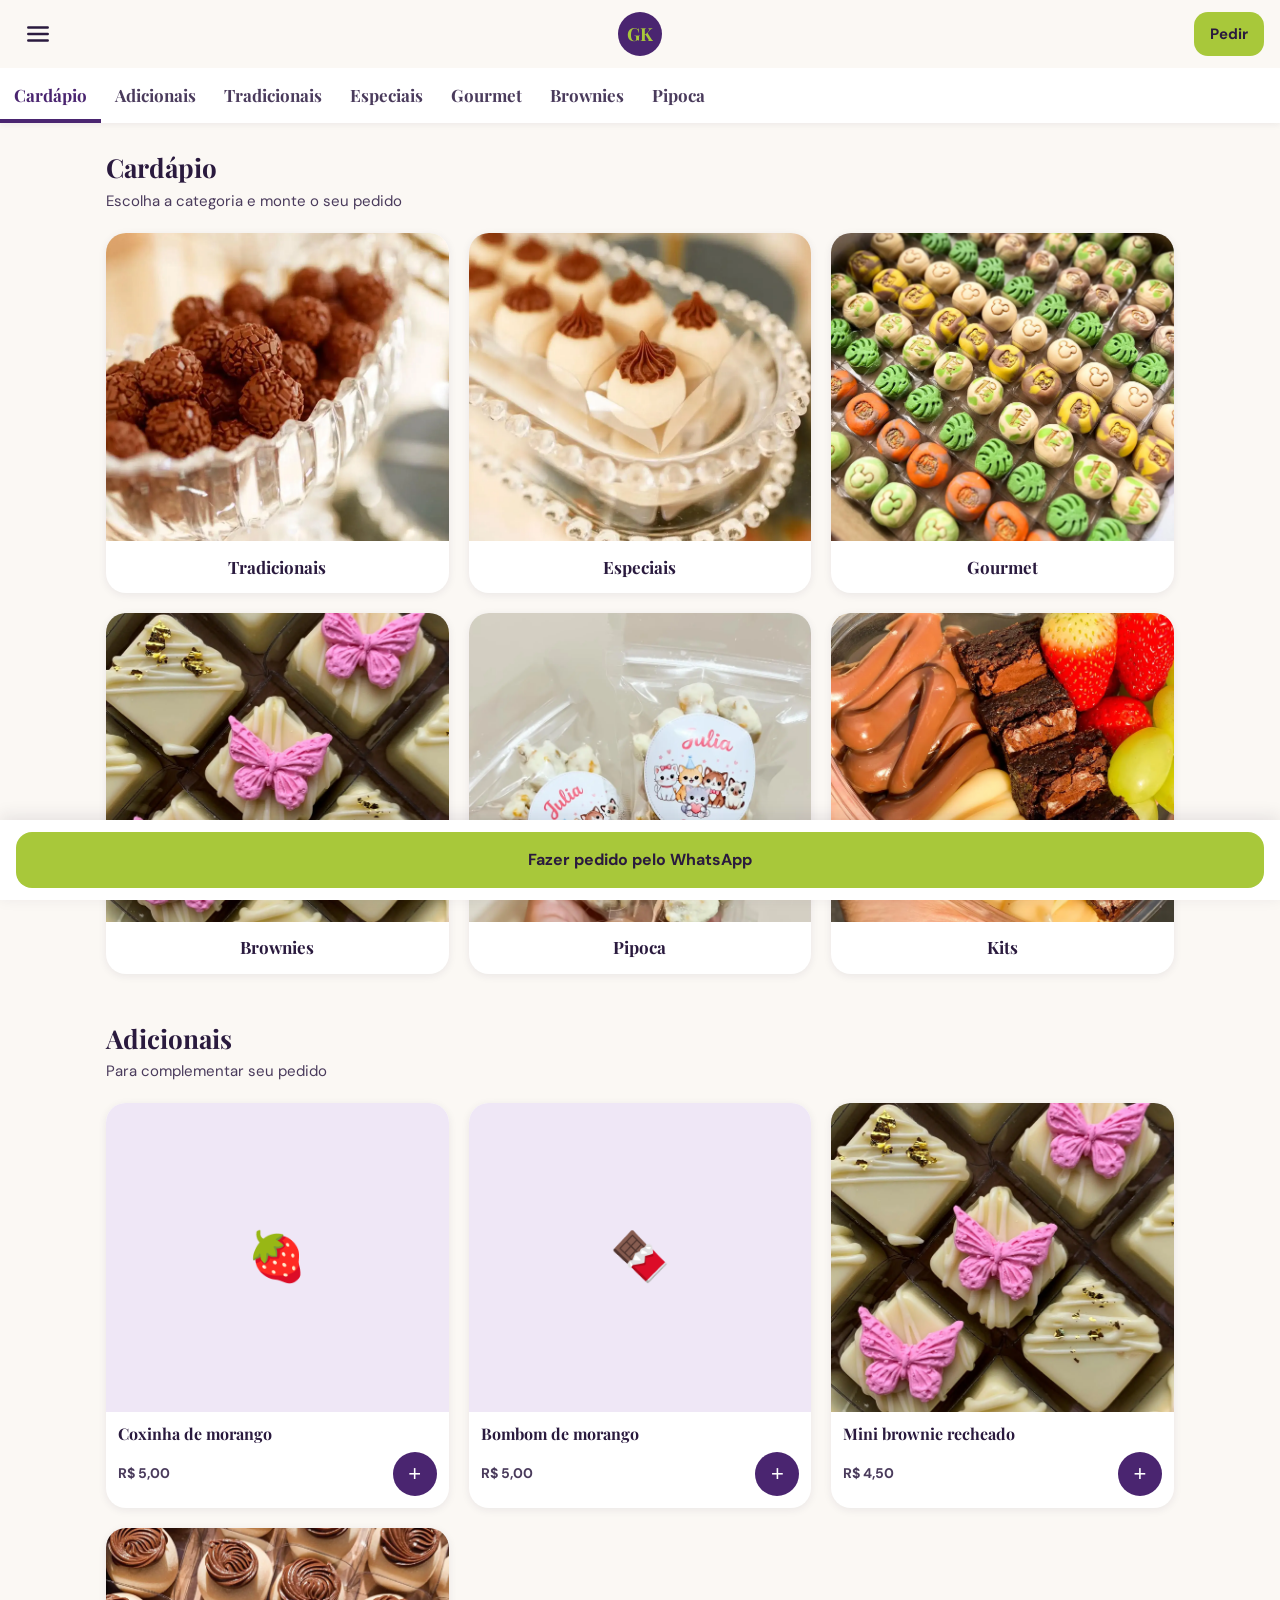
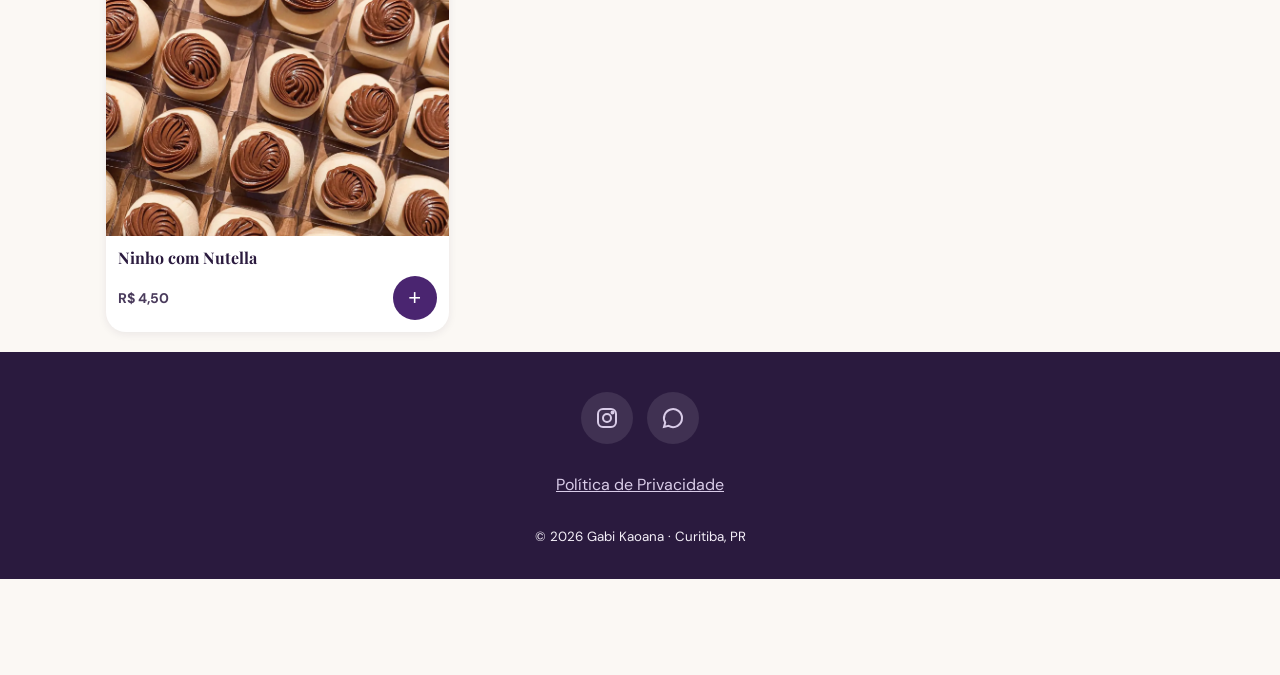
==== clone-bk/mockup.html @ 7aeadf87 "feat: mockup do layout BK em clone-bk/mockup.html Usa as classes .bk- (header, abas, grade, cards de" ====
<!DOCTYPE html>
<html lang="pt-BR">
<head>
  <meta charset="UTF-8">
  <meta name="viewport" content="width=device-width, initial-scale=1.0">
  <title>Gabi Kaoana | Mockup layout BK</title>
  <!-- MOCKUP DE TESTE: não indexar no Google -->
  <meta name="robots" content="noindex, nofollow">
  <link rel="icon" href="../assets/images/favicon.png">
  <link rel="stylesheet" href="../assets/css/style.css">
  <link rel="stylesheet" href="bk.css">
  <style>
    /* Ajustes só do mockup */
    .bk-root { background: var(--bk-bg); padding-bottom: 96px; } /* espaço pra barra fixa do WhatsApp */
    .bk-secao { max-width: 1100px; margin: 24px auto 0; padding: 0 16px; }
    .bk-secao h2 { font-family: var(--bk-titre); font-size: 26px; color: var(--bk-texte); }
    .bk-secao p { color: var(--bk-doux); font-size: 15px; }
    .bk-emoji { display: flex; align-items: center; justify-content: center; height: 100%; font-size: 48px; }
    .bk-drawer-top { display: flex; justify-content: space-between; align-items: center; }
  </style>
</head>
<body class="bk-root">

<!-- HEADER: burger | logo | CTA -->
<header class="bk-header">
  <button class="bk-burger" aria-label="Abrir menu" aria-expanded="false" aria-controls="bk-drawer">
    <svg width="26" height="26" viewBox="0 0 24 24" fill="none" stroke="currentColor" stroke-width="2.2" stroke-linecap="round"><path d="M3 6h18M3 12h18M3 18h18"/></svg>
  </button>
  <a class="bk-logo" href="index.html" aria-label="Gabi Kaoana, início">GK</a>
  <a class="bk-cta" href="https://wa.me/5541997529779?text=Olá Gabi! Vim pelo site 😊" target="_blank" rel="noopener">Pedir</a>
</header>

<!-- ABAS -->
<nav class="bk-tabs" aria-label="Categorias">
  <a class="bk-tab is-active" href="#cardapio">Cardápio</a>
  <a class="bk-tab" href="#adicionais">Adicionais</a>
  <a class="bk-tab" href="#cardapio">Tradicionais</a>
  <a class="bk-tab" href="#cardapio">Especiais</a>
  <a class="bk-tab" href="#cardapio">Gourmet</a>
  <a class="bk-tab" href="#cardapio">Brownies</a>
  <a class="bk-tab" href="#cardapio">Pipoca</a>
</nav>

<main>
  <!-- GRADE DE CATEGORIAS -->
  <div class="bk-secao" id="cardapio">
    <h2>Cardápio</h2>
    <p>Escolha a categoria e monte o seu pedido</p>
  </div>
  <div class="bk-grid">
    <a class="bk-card" href="#">
      <div class="bk-card__media"><img src="../assets/images/brig-tradicional-taca.webp" alt="" width="400" height="360"></div>
      <div class="bk-card__label">Tradicionais</div>
    </a>
    <a class="bk-card" href="#">
      <div class="bk-card__media"><img src="../assets/images/brig-ninho-perolas.webp" alt="" width="400" height="360"></div>
      <div class="bk-card__label">Especiais</div>
    </a>
    <a class="bk-card" href="#">
      <div class="bk-card__media"><img src="../assets/images/brig-tematicos-safari.webp" alt="" width="400" height="360"></div>
      <div class="bk-card__label">Gourmet</div>
    </a>
    <a class="bk-card" href="#">
      <div class="bk-card__media"><img src="../assets/images/brownie-borboleta.webp" alt="" width="400" height="360"></div>
      <div class="bk-card__label">Brownies</div>
    </a>
    <a class="bk-card" href="#">
      <div class="bk-card__media"><img src="../assets/images/pipoca-personalizada-1.webp" alt="" width="400" height="360"></div>
      <div class="bk-card__label">Pipoca</div>
    </a>
    <a class="bk-card" href="#">
      <div class="bk-card__media"><img src="../assets/images/kit-coracao.webp" alt="" width="400" height="360"></div>
      <div class="bk-card__label">Kits</div>
    </a>
  </div>

  <!-- CARDS DE PRODUTO (nome + preço + botão +) -->
  <div class="bk-secao" id="adicionais">
    <h2>Adicionais</h2>
    <p>Para complementar seu pedido</p>
  </div>
  <div class="bk-grid">
    <div class="bk-card">
      <div class="bk-card__media"><span class="bk-emoji" aria-hidden="true">🍓</span></div>
      <div class="bk-card__body">
        <h3 class="bk-card__nom">Coxinha de morango</h3>
        <div class="bk-card__ligne"><span class="bk-prix">R$ 5,00</span><button class="bk-plus" aria-label="Adicionar coxinha de morango">+</button></div>
      </div>
    </div>
    <div class="bk-card">
      <div class="bk-card__media"><span class="bk-emoji" aria-hidden="true">🍫</span></div>
      <div class="bk-card__body">
        <h3 class="bk-card__nom">Bombom de morango</h3>
        <div class="bk-card__ligne"><span class="bk-prix">R$ 5,00</span><button class="bk-plus" aria-label="Adicionar bombom de morango">+</button></div>
      </div>
    </div>
    <div class="bk-card">
      <div class="bk-card__media"><img src="../assets/images/brownie-borboleta.webp" alt="" width="400" height="360"></div>
      <div class="bk-card__body">
        <h3 class="bk-card__nom">Mini brownie recheado</h3>
        <div class="bk-card__ligne"><span class="bk-prix">R$ 4,50</span><button class="bk-plus" aria-label="Adicionar mini brownie">+</button></div>
      </div>
    </div>
    <div class="bk-card">
      <div class="bk-card__media"><img src="../assets/images/brig-ninho-nutella.webp" alt="" width="400" height="360"></div>
      <div class="bk-card__body">
        <h3 class="bk-card__nom">Ninho com Nutella</h3>
        <div class="bk-card__ligne"><span class="bk-prix">R$ 4,50</span><button class="bk-plus" aria-label="Adicionar ninho com nutella">+</button></div>
      </div>
    </div>
  </div>
</main>

<!-- RODAPÉ ESCURO -->
<footer class="bk-footer">
  <div class="bk-social">
    <a href="https://instagram.com/gabikaoana_" target="_blank" rel="noopener" aria-label="Instagram">
      <svg width="24" height="24" viewBox="0 0 24 24" fill="none" stroke="currentColor" stroke-width="2"><rect x="3" y="3" width="18" height="18" rx="5"/><circle cx="12" cy="12" r="4"/><circle cx="17.5" cy="6.5" r="1" fill="currentColor"/></svg>
    </a>
    <a href="https://wa.me/5541997529779" target="_blank" rel="noopener" aria-label="WhatsApp">
      <svg width="24" height="24" viewBox="0 0 24 24" fill="none" stroke="currentColor" stroke-width="2"><path d="M21 12a9 9 0 0 1-13.4 7.9L3 21l1.2-4.4A9 9 0 1 1 21 12z"/></svg>
    </a>
  </div>
  <a href="../politica-privacidade.html">Política de Privacidade</a>
  <small>© 2026 Gabi Kaoana · Curitiba, PR</small>
</footer>

<!-- BARRA FIXA DE PEDIDO -->
<div class="bk-orderbar">
  <a class="bk-cta" href="https://wa.me/5541997529779?text=Olá Gabi! Vim pelo site e quero fazer um pedido 😊" target="_blank" rel="noopener">Fazer pedido pelo WhatsApp</a>
</div>

<!-- MENU LATERAL (DRAWER) -->
<div class="bk-drawer" id="bk-drawer" aria-hidden="true">
  <div class="bk-drawer-top">
    <button class="bk-close" aria-label="Fechar menu">
      <svg width="26" height="26" viewBox="0 0 24 24" fill="none" stroke="currentColor" stroke-width="2.2" stroke-linecap="round"><path d="M6 6l12 12M18 6L6 18"/></svg>
    </button>
    <a class="bk-logo" href="index.html" aria-label="Gabi Kaoana, início">GK</a>
    <span style="width:44px"></span>
  </div>

  <div class="bk-promo">
    <div class="bk-promo__titre">Encomende com 7 dias de antecedência e garanta seu evento 💜</div>
    <a class="bk-cta" href="https://wa.me/5541997529779?text=Olá Gabi! Vim pelo site 😊" target="_blank" rel="noopener">Pedir agora</a>
  </div>

  <a class="bk-item" href="#cardapio">
    <svg width="26" height="26" viewBox="0 0 24 24" fill="none" stroke="currentColor" stroke-width="2"><path d="M4 6h16M4 12h16M4 18h10"/></svg>
    <span>Cardápio</span>›
  </a>
  <div class="bk-sep"></div>
  <a class="bk-item" href="#adicionais">
    <svg width="26" height="26" viewBox="0 0 24 24" fill="none" stroke="currentColor" stroke-width="2"><circle cx="12" cy="12" r="8"/><path d="M12 8v8M8 12h8"/></svg>
    <span>Adicionais</span>›
  </a>
  <div class="bk-sep"></div>
  <a class="bk-item" href="index.html#depoimentos">
    <svg width="26" height="26" viewBox="0 0 24 24" fill="none" stroke="currentColor" stroke-width="2"><path d="M12 3l2.7 5.6 6.1.9-4.4 4.3 1 6.1L12 17l-5.4 2.9 1-6.1L3.2 9.5l6.1-.9z"/></svg>
    <span>Avaliações</span>›
  </a>
  <div class="bk-sep"></div>
  <a class="bk-item" href="../blog/index.html">
    <svg width="26" height="26" viewBox="0 0 24 24" fill="none" stroke="currentColor" stroke-width="2"><path d="M5 4h14v16H5zM8 8h8M8 12h8M8 16h5"/></svg>
    <span>Blog</span>›
  </a>
</div>

<script>
  // Abre/fecha o drawer
  const drawer = document.getElementById('bk-drawer');
  const burger = document.querySelector('.bk-burger');
  function setDrawer(aberto) {
    drawer.classList.toggle('is-open', aberto);
    document.body.classList.toggle('bk-lock', aberto);
    drawer.setAttribute('aria-hidden', String(!aberto));
    burger.setAttribute('aria-expanded', String(aberto));
  }
  burger.addEventListener('click', () => setDrawer(true));
  document.querySelector('.bk-close').addEventListener('click', () => setDrawer(false));
  drawer.querySelectorAll('.bk-item').forEach(a => a.addEventListener('click', () => setDrawer(false)));
  document.addEventListener('keydown', e => { if (e.key === 'Escape') setDrawer(false); });
</script>
</body>
</html>
---- assets/css/style.css ----
/* ══════════════════════════════════
   GABI KAOANA — Global Styles
   ══════════════════════════════════ */

@import url("https://fonts.googleapis.com/css2?family=Playfair+Display:ital,wght@0,700;0,900;1,400;1,700&family=DM+Sans:wght@300;400;500;600&display=swap");

*,
*::before,
*::after {
  box-sizing: border-box;
  margin: 0;
  padding: 0;
}

:root {
  --roxo: #7b4fa6;
  --roxo-esc: #4a2570;
  --roxo-claro: #9b6fc4;
  --verde: #a8c83a;
  --verde-esc: #7a9420;
  --marrom: #5c3317;
  --creme: #fbf8f4;
  --creme2: #f3ede5;
  --texto: #2a1a3e;
  --soft: #4a3b5c;
  --branco: #ffffff;
}

html {
  scroll-behavior: smooth;
}
body {
  font-family: "DM Sans", sans-serif;
  background: var(--creme);
  color: var(--texto);
  overflow-x: hidden;
  line-height: 1.6;
}
img {
  max-width: 100%;
  display: block;
}
a {
  color: inherit;
}

/* ── SCROLL ANIMATIONS ── */
@keyframes fadeUp {
  from {
    opacity: 0;
    transform: translateY(32px);
  }
  to {
    opacity: 1;
    transform: translateY(0);
  }
}

.anim-scroll {
  animation: fadeUp linear both;
  animation-timeline: view();
  animation-range: entry 0% entry 65%;
}

.anim-stagger > * {
  animation: fadeUp linear both;
  animation-timeline: view();
  animation-range: entry 0% entry 65%;
  animation-delay: calc(sibling-index() * 100ms);
}

@supports not (animation-timeline: view()) {
  .anim-scroll,
  .anim-stagger > * {
    opacity: 0;
    transform: translateY(24px);
    transition:
      opacity 0.65s ease,
      transform 0.65s ease;
  }
  .anim-scroll.on,
  .anim-stagger > .on {
    opacity: 1;
    transform: translateY(0);
  }
}

/* ── NAV ── */
.nav {
  position: fixed;
  top: 0;
  left: 0;
  right: 0;
  z-index: 100;
  background: rgba(74, 37, 112, 0.92);
  backdrop-filter: blur(12px);
  padding: 0.9rem 1.5rem;
  display: flex;
  align-items: center;
  justify-content: space-between;
}
.nav-logo {
  font-family: "Playfair Display", serif;
  font-size: 1.15rem;
  font-weight: 700;
  color: var(--branco);
  text-decoration: none;
}
.nav-logo span {
  color: var(--verde);
}
.nav-links {
  display: flex;
  align-items: center;
  gap: 1.8rem;
}
.nav-links a {
  color: rgba(255, 255, 255, 0.75);
  font-size: 0.97rem;
  font-weight: 500;
  text-decoration: none;
  transition: color 0.2s;
}
.nav-links a:hover,
.nav-links a.active {
  color: var(--verde);
}
.nav-cta {
  background: var(--verde);
  color: var(--texto) !important;
  font-weight: 700 !important;
  padding: 0.4rem 1.1rem;
  border-radius: 100px;
}
.nav-burger {
  display: none;
  flex-direction: column;
  gap: 5px;
  cursor: pointer;
  background: none;
  border: none;
  padding: 4px;
}
.nav-burger span {
  width: 22px;
  height: 2px;
  background: var(--branco);
  border-radius: 2px;
  transition: 0.3s;
}
.nav-burger.open span:nth-child(1) {
  transform: rotate(45deg) translate(5px, 5px);
}
.nav-burger.open span:nth-child(2) {
  opacity: 0;
}
.nav-burger.open span:nth-child(3) {
  transform: rotate(-45deg) translate(5px, -5px);
}

@media (max-width: 640px) {
  .nav-links {
    display: none;
    position: absolute;
    top: 100%;
    left: 0;
    right: 0;
    background: var(--roxo-esc);
    flex-direction: column;
    padding: 1.5rem;
    gap: 1.2rem;
    align-items: flex-start;
  }
  .nav-links.open {
    display: flex;
  }
  .nav-burger {
    display: flex;
  }
}

/* ── SCROLL MARGIN ── */
#cardapio,
#depoimentos,
#galeria {
  scroll-margin-top: 70px;
}

/* ── UTILITÁRIOS ── */
.sec-tag {
  display: inline-block;
  color: var(--roxo);
  font-size: 0.78rem;
  font-weight: 700;
  letter-spacing: 0.12em;
  text-transform: uppercase;
  margin-bottom: 0.5rem;
}
.sec-header {
  text-align: center;
  margin-bottom: 2.8rem;
}
.sec-header h2 {
  font-family: "Playfair Display", serif;
  font-size: clamp(1.9rem, 4vw, 2.7rem);
}
.sec-header p {
  color: var(--soft);
  margin-top: 0.5rem;
  font-size: 1.05rem;
}

.btn-primary {
  display: inline-flex;
  align-items: center;
  gap: 0.55rem;
  background: var(--verde);
  color: var(--texto);
  font-weight: 700;
  font-size: 0.95rem;
  padding: 0.85rem 1.8rem;
  border-radius: 100px;
  text-decoration: none;
  min-height: 48px;
  border: none;
  cursor: pointer;
  transition:
    transform 0.2s,
    box-shadow 0.2s;
  box-shadow: 0 6px 24px rgba(168, 200, 58, 0.35);
}
.btn-primary:hover {
  transform: translateY(-3px);
  box-shadow: 0 10px 32px rgba(168, 200, 58, 0.5);
}

.btn-outline {
  display: inline-flex;
  align-items: center;
  gap: 0.5rem;
  background: transparent;
  color: var(--roxo);
  font-weight: 600;
  font-size: 0.9rem;
  padding: 0.8rem 1.6rem;
  border-radius: 100px;
  text-decoration: none;
  min-height: 48px;
  border: 2px solid var(--roxo);
  cursor: pointer;
  transition:
    background 0.2s,
    color 0.2s;
}
.btn-outline:hover {
  background: var(--roxo);
  color: var(--branco);
}

/* ── FOOTER ── */
.footer {
  background: var(--roxo-esc);
  padding: 3rem 1.5rem 1.5rem;
}
.footer-grid {
  max-width: 900px;
  margin: 0 auto;
  display: grid;
  grid-template-columns: repeat(auto-fit, minmax(180px, 1fr));
  gap: 2rem;
  margin-bottom: 2rem;
}
.footer-col h4 {
  font-family: "Playfair Display", serif;
  color: var(--branco);
  font-size: 1.1rem;
  margin-bottom: 0.8rem;
}
.footer-col p,
.footer-col a {
  font-size: 0.93rem;
  color: rgba(255, 255, 255, 0.5);
  text-decoration: none;
  display: block;
  margin-bottom: 0.35rem;
  transition: color 0.2s;
}
.footer-col a:hover {
  color: var(--verde);
}
.footer-logo {
  font-family: "Playfair Display", serif;
  font-size: 1.4rem;
  font-weight: 700;
  color: var(--branco);
  margin-bottom: 0.5rem;
}
.footer-logo span {
  color: var(--verde);
}
.footer-bottom {
  border-top: 1px solid rgba(255, 255, 255, 0.1);
  padding-top: 1.2rem;
  text-align: center;
  font-size: 0.83rem;
  color: rgba(255, 255, 255, 0.3);
  max-width: 900px;
  margin: 0 auto;
  display: flex;
  flex-wrap: wrap;
  justify-content: center;
  gap: 0.5rem;
}
.footer-bottom a {
  color: rgba(255, 255, 255, 0.35);
  text-decoration: none;
}
.footer-bottom a:hover {
  color: var(--verde);
}

/* ── COOKIE BANNER ── */
#cookie-banner {
  position: fixed;
  bottom: 0;
  left: 0;
  right: 0;
  z-index: 999;
  background: var(--roxo-esc);
  border-top: 2px solid rgba(168, 200, 58, 0.3);
  padding: 1rem 1.5rem;
  display: flex;
  align-items: center;
  flex-wrap: wrap;
  gap: 1rem;
  justify-content: space-between;
  transform: translateY(100%);
  transition: transform 0.4s 0.5s;
}
#cookie-banner.show {
  transform: translateY(0);
}
#cookie-banner p {
  font-size: 0.82rem;
  color: rgba(255, 255, 255, 0.75);
  flex: 1;
  min-width: 200px;
}
#cookie-banner p a {
  color: var(--verde);
}
.cookie-btns {
  display: flex;
  gap: 0.6rem;
}
.btn-cookie-ok {
  background: var(--verde);
  color: var(--texto);
  font-size: 0.82rem;
  font-weight: 700;
  padding: 0.45rem 1.1rem;
  border-radius: 100px;
  border: none;
  cursor: pointer;
}
.btn-cookie-no {
  background: transparent;
  color: rgba(255, 255, 255, 0.5);
  font-size: 0.82rem;
  padding: 0.45rem 0.8rem;
  border-radius: 100px;
  border: 1px solid rgba(255, 255, 255, 0.2);
  cursor: pointer;
}

/* ── WHATSAPP FLOAT ── */
.whats-float {
  position: fixed;
  bottom: 1.5rem;
  right: 1.5rem;
  z-index: 90;
  width: 52px;
  height: 52px;
  border-radius: 50%;
  background: #25d366;
  display: grid;
  place-items: center;
  box-shadow: 0 4px 20px rgba(37, 211, 102, 0.45);
  transition: transform 0.2s;
  text-decoration: none;
}
.whats-float:hover {
  transform: translateY(-3px) scale(1.05);
}
.whats-float svg {
  width: 28px;
  height: 28px;
  fill: white;
}

/* ══════════════════════════════════
   INDEX.HTML — Estilos das seções
   ══════════════════════════════════ */

/* ── HERO ── */
.hero {
  min-height: 100svh;
  background:
    linear-gradient(
      155deg,
      rgba(74, 37, 112, 0.95) 0%,
      rgba(123, 79, 166, 0.9) 60%,
      rgba(139, 90, 182, 0.88) 100%
    ),
    url("assets/images/brig-churros-bandeja.webp") center/cover no-repeat;
  display: grid;
  place-items: center;
  text-align: center;
  padding: 6rem 1.5rem 3rem;
  position: relative;
  overflow: hidden;
}
.bubble {
  position: absolute;
  border-radius: 50%;
  background: rgba(168, 200, 58, 0.08);
  animation: float var(--d, 7s) ease-in-out infinite;
  animation-delay: var(--dl, 0s);
}
@keyframes float {
  0%,
  100% {
    transform: translateY(0);
  }
  50% {
    transform: translateY(-18px);
  }
}
@keyframes fadeUp {
  from {
    opacity: 0;
    transform: translateY(18px);
  }
  to {
    opacity: 1;
    transform: translateY(0);
  }
}
@keyframes pulse {
  0%,
  100% {
    opacity: 0.4;
  }
  50% {
    opacity: 0.1;
  }
}

.hero-content {
  position: relative;
  z-index: 1;
  max-width: 580px;
}
.gk-logo {
  font-family: "Playfair Display", serif;
  font-size: 3rem;
  font-weight: 900;
  color: var(--branco);
  line-height: 1;
}
.gk-logo .g {
  color: var(--roxo-claro);
}
.gk-logo .k {
  color: var(--verde);
}
.gk-sub {
  font-size: 0.78rem;
  letter-spacing: 0.18em;
  text-transform: uppercase;
  color: rgba(255, 255, 255, 0.5);
  margin-top: 0.2rem;
  margin-bottom: 1.4rem;
}

.hero-badge {
  display: inline-block;
  background: rgba(168, 200, 58, 0.18);
  border: 1px solid rgba(168, 200, 58, 0.4);
  color: var(--verde);
  font-size: 0.78rem;
  font-weight: 600;
  letter-spacing: 0.1em;
  text-transform: uppercase;
  padding: 0.32rem 0.9rem;
  border-radius: 100px;
  margin-bottom: 1.1rem;
  animation: fadeUp 0.6s 0.1s ease both;
}
.hero h1 {
  font-family: "Playfair Display", serif;
  font-size: clamp(2.4rem, 7vw, 4rem);
  color: var(--branco);
  line-height: 1.12;
  margin-bottom: 0.8rem;
  animation: fadeUp 0.6s 0.2s ease both;
}
.hero h1 em {
  font-style: italic;
  color: var(--verde);
}
.hero p {
  font-size: clamp(0.9rem, 2.5vw, 1.05rem);
  color: rgba(255, 255, 255, 0.8);
  line-height: 1.8;
  margin-bottom: 1.8rem;
  animation: fadeUp 0.6s 0.3s ease both;
}
.hero-btns {
  display: flex;
  flex-wrap: wrap;
  gap: 0.7rem;
  justify-content: center;
  animation: fadeUp 0.6s 0.4s ease both;
}
.btn-ghost {
  display: inline-flex;
  align-items: center;
  gap: 0.5rem;
  background: rgba(255, 255, 255, 0.12);
  border: 1.5px solid rgba(255, 255, 255, 0.3);
  color: var(--branco);
  font-weight: 500;
  font-size: 0.97rem;
  padding: 0.8rem 1.5rem;
  border-radius: 100px;
  text-decoration: none;
  min-height: 48px;
  transition: background 0.2s;
}
.btn-ghost:hover {
  background: rgba(255, 255, 255, 0.2);
}
.hero-scroll {
  position: absolute;
  bottom: 1.8rem;
  left: 50%;
  transform: translateX(-50%);
  color: rgba(255, 255, 255, 0.35);
  font-size: 0.62rem;
  letter-spacing: 0.12em;
  text-transform: uppercase;
  display: flex;
  flex-direction: column;
  align-items: center;
  gap: 0.3rem;
}
.hero-scroll::after {
  content: "";
  width: 1px;
  height: 28px;
  background: rgba(255, 255, 255, 0.2);
  animation: pulse 2s ease-in-out infinite;
}

/* ── SOBRE ── */
.sobre {
  background: var(--branco);
  padding: 5rem 1.5rem;
}
.sobre-inner {
  max-width: 860px;
  margin: 0 auto;
  display: grid;
  grid-template-columns: 1fr;
  gap: 3rem;
  align-items: center;
}
@media (min-width: 680px) {
  .sobre-inner {
    grid-template-columns: auto 1fr;
  }
}
.sobre-foto-wrap {
  position: relative;
  width: 200px;
  margin: 0 auto;
}
.sobre-foto {
  width: 200px;
  height: 240px;
  border-radius: 24px 24px 60px 24px;
  object-fit: cover;
  border: 4px solid var(--creme2);
  box-shadow: 0 12px 40px rgba(123, 79, 166, 0.18);
}
.sobre-badge {
  position: absolute;
  bottom: -12px;
  right: -12px;
  background: var(--verde);
  color: var(--texto);
  font-size: 0.7rem;
  font-weight: 700;
  padding: 0.38rem 0.8rem;
  border-radius: 100px;
  white-space: nowrap;
}
.sobre h2 {
  font-family: "Playfair Display", serif;
  font-size: clamp(1.8rem, 4vw, 2.4rem);
  line-height: 1.2;
  margin-bottom: 0.9rem;
}
.sobre h2 em {
  font-style: italic;
  color: var(--roxo);
}
.sobre p {
  color: var(--soft);
  line-height: 1.8;
  font-size: 0.92rem;
  margin-bottom: 0.7rem;
}
.pills {
  display: flex;
  flex-wrap: wrap;
  gap: 0.4rem;
  margin-top: 1.1rem;
}
.pill {
  background: var(--creme2);
  border: 1px solid rgba(123, 79, 166, 0.14);
  color: var(--roxo);
  font-size: 0.77rem;
  font-weight: 500;
  padding: 0.28rem 0.82rem;
  border-radius: 100px;
}

/* ── CARDÁPIO ── */
.cardapio {
  padding: 5rem 1.5rem;
  background: var(--creme);
}
.cat-grid {
  display: grid;
  grid-template-columns: repeat(auto-fit, minmax(260px, 1fr));
  gap: 1.3rem;
  max-width: 960px;
  margin: 0 auto;
}
.cat-card {
  background: var(--branco);
  border-radius: 20px;
  overflow: hidden;
  box-shadow: 0 2px 18px rgba(123, 79, 166, 0.08);
  transition:
    transform 0.25s,
    box-shadow 0.25s;
}
.cat-card:hover {
  transform: translateY(-6px);
  box-shadow: 0 14px 40px rgba(123, 79, 166, 0.16);
}
.cat-top {
  padding: 1.2rem 1.2rem 0.6rem;
  display: flex;
  align-items: flex-start;
  justify-content: space-between;
  gap: 0.4rem;
}
.cat-name {
  font-family: "Playfair Display", serif;
  font-size: 1.3rem;
  color: var(--roxo);
}
.cat-badge {
  background: var(--verde);
  color: var(--texto);
  font-size: 0.82rem;
  font-weight: 700;
  padding: 0.26rem 0.65rem;
  border-radius: 100px;
  white-space: nowrap;
  flex-shrink: 0;
}
.cat-line {
  height: 2px;
  margin: 0 1.2rem;
  background: linear-gradient(to right, var(--roxo), var(--verde));
  border-radius: 2px;
}
.cat-list {
  padding: 0.8rem 1.2rem 1.2rem;
  list-style: none;
  display: flex;
  flex-direction: column;
  gap: 0.34rem;
}
.cat-list li {
  font-size: 0.95rem;
  color: var(--soft);
  padding-left: 1rem;
  position: relative;
}
.cat-list li::before {
  content: "✦";
  position: absolute;
  left: 0;
  color: var(--verde-esc);
  font-size: 0.52rem;
  top: 0.22rem;
}

/* ── ADICIONAIS ── */
.adicionais {
  padding: 5rem 1.5rem;
  background: var(--branco);
}
.adic-grid {
  display: grid;
  grid-template-columns: repeat(auto-fit, minmax(200px, 1fr));
  gap: 1rem;
  max-width: 860px;
  margin: 0 auto;
}
.adic-item {
  background: var(--creme2);
  border-radius: 14px;
  padding: 1rem 1.1rem;
  display: flex;
  justify-content: space-between;
  align-items: center;
  border-left: 3px solid var(--roxo);
}
.adic-nome {
  font-size: 0.88rem;
  font-weight: 500;
}
.adic-preco {
  font-size: 0.88rem;
  font-weight: 700;
  color: var(--roxo);
}

/* ── BROWNIES ── */
.brownies {
  padding: 5rem 1.5rem;
  background: var(--creme2);
}
.brow-grid {
  display: grid;
  grid-template-columns: repeat(auto-fit, minmax(240px, 1fr));
  gap: 1.2rem;
  max-width: 820px;
  margin: 0 auto;
}
.brow-card {
  background: var(--branco);
  border-radius: 18px;
  overflow: hidden;
  transition: transform 0.25s;
  box-shadow: 0 2px 16px rgba(92, 51, 23, 0.07);
}
.brow-card:hover {
  transform: translateY(-5px);
}
.brow-thumb {
  aspect-ratio: 4/3;
  overflow: hidden;
}
.brow-thumb img {
  width: 100%;
  height: 100%;
  object-fit: cover;
  transition: transform 0.4s;
}
.brow-card:hover .brow-thumb img {
  transform: scale(1.05);
}
.brow-body {
  padding: 1rem 1.1rem 1.2rem;
  position: relative;
}
.brow-body::before {
  content: "";
  position: absolute;
  top: 0;
  left: 0;
  right: 0;
  height: 3px;
  background: linear-gradient(to right, var(--marrom), var(--roxo));
}
.brow-name {
  font-family: "Playfair Display", serif;
  font-size: 1.05rem;
  color: var(--marrom);
  margin-bottom: 0.5rem;
}
.brow-precos {
  display: flex;
  flex-wrap: wrap;
  gap: 0.35rem;
  margin-bottom: 0.5rem;
}
.brow-preco {
  background: #f5ede3;
  color: var(--marrom);
  font-size: 0.76rem;
  font-weight: 600;
  padding: 0.24rem 0.65rem;
  border-radius: 100px;
}
.brow-obs {
  font-size: 0.78rem;
  color: var(--soft);
}

/* ── PIPOCA ── */
.pipoca {
  padding: 5rem 1.5rem;
  background: var(--creme);
}
.pip-inner {
  max-width: 860px;
  margin: 0 auto;
  display: grid;
  grid-template-columns: 1fr;
  gap: 2.5rem;
}
@media (min-width: 620px) {
  .pip-inner {
    grid-template-columns: 1fr 1fr;
    align-items: start;
  }
}
.pip-foto {
  border-radius: 16px;
  overflow: hidden;
}
.pip-foto img {
  width: 100%;
  height: 220px;
  object-fit: cover;
}
.pip-sabores {
  display: flex;
  flex-wrap: wrap;
  gap: 0.45rem;
  margin-top: 0.6rem;
}
.sabor {
  background: var(--creme2);
  border: 1px solid rgba(123, 79, 166, 0.12);
  color: var(--soft);
  font-size: 0.8rem;
  font-weight: 500;
  padding: 0.3rem 0.8rem;
  border-radius: 100px;
  cursor: default;
  transition:
    background 0.2s,
    color 0.2s;
}
.sabor:hover {
  background: var(--roxo);
  color: var(--branco);
}
.pip-precos {
  display: grid;
  grid-template-columns: 1fr 1fr;
  gap: 0.65rem;
}
.pip-card {
  background: linear-gradient(135deg, var(--roxo-esc), var(--roxo));
  border-radius: 14px;
  padding: 1.1rem 1rem;
  text-align: center;
  color: var(--branco);
  transition: transform 0.2s;
}
.pip-card:hover {
  transform: translateY(-3px);
}
.pip-peso {
  font-family: "Playfair Display", serif;
  font-size: 1.45rem;
  color: var(--verde);
}
.pip-val {
  font-size: 0.95rem;
  font-weight: 600;
  margin-top: 0.18rem;
}

/* ── GALERIA ── */
.galeria {
  padding: 5rem 1.5rem;
  background: var(--roxo-esc);
}
.galeria .sec-header h2 {
  color: var(--branco);
}
.galeria .sec-tag {
  color: var(--verde);
}
.galeria-grid {
  display: grid;
  grid-template-columns: repeat(auto-fill, minmax(160px, 1fr));
  gap: 0.8rem;
  max-width: 960px;
  margin: 0 auto;
}
.galeria-item {
  border-radius: 14px;
  overflow: hidden;
  aspect-ratio: 1;
  cursor: pointer;
}
.galeria-item img {
  width: 100%;
  height: 100%;
  object-fit: cover;
  transition: transform 0.4s;
  display: block;
}
.galeria-item:hover img {
  transform: scale(1.08);
}

/* ── DEPOIMENTOS ── */
.depoimentos {
  padding: 5rem 1.5rem;
  background: var(--branco);
}
.dep-grid {
  display: grid;
  grid-template-columns: repeat(auto-fit, minmax(270px, 1fr));
  gap: 1.3rem;
  max-width: 860px;
  margin: 0 auto;
}
.dep-card {
  background: var(--creme);
  border-radius: 20px;
  padding: 1.5rem;
  position: relative;
}
.dep-stars {
  color: var(--verde);
  font-size: 0.95rem;
  margin-bottom: 0.7rem;
}
.dep-text {
  font-family: "Playfair Display", serif;
  font-style: italic;
  font-size: 0.98rem;
  color: var(--texto);
  line-height: 1.7;
  margin-bottom: 1rem;
}
.dep-autor {
  display: flex;
  align-items: center;
  gap: 0.55rem;
}
.dep-avatar {
  width: 34px;
  height: 34px;
  border-radius: 50%;
  background: var(--roxo);
  color: var(--branco);
  display: grid;
  place-items: center;
  font-size: 0.72rem;
  font-weight: 700;
  flex-shrink: 0;
}
.dep-nome {
  font-size: 0.83rem;
  font-weight: 600;
}
.dep-via {
  font-size: 0.73rem;
  color: var(--soft);
}
.dep-quote {
  position: absolute;
  top: 0.8rem;
  right: 1.1rem;
  font-family: "Playfair Display", serif;
  font-size: 3.2rem;
  color: rgba(123, 79, 166, 0.1);
  line-height: 1;
  pointer-events: none;
}

/* ── BLOG PREVIEW ── */
.blog-prev {
  padding: 5rem 1.5rem;
  background: var(--creme2);
}
.posts-grid {
  display: grid;
  grid-template-columns: repeat(auto-fit, minmax(270px, 1fr));
  gap: 1.3rem;
  max-width: 960px;
  margin: 0 auto 2rem;
}
.post-card {
  background: var(--branco);
  border-radius: 20px;
  overflow: hidden;
  box-shadow: 0 2px 18px rgba(123, 79, 166, 0.08);
  transition: transform 0.25s;
  text-decoration: none;
  color: inherit;
  display: block;
}
.post-card:hover {
  transform: translateY(-5px);
}
.post-thumb {
  aspect-ratio: 16/9;
  overflow: hidden;
  background: linear-gradient(135deg, var(--roxo-esc), var(--roxo));
  display: grid;
  place-items: center;
  font-size: 2.5rem;
}
.post-thumb img {
  width: 100%;
  height: 100%;
  object-fit: cover;
  transition: transform 0.4s;
}
.post-card:hover .post-thumb img {
  transform: scale(1.05);
}
.post-body {
  padding: 1.1rem 1.2rem 1.3rem;
}
.post-cat {
  font-size: 0.68rem;
  font-weight: 700;
  letter-spacing: 0.1em;
  text-transform: uppercase;
  color: var(--roxo);
  margin-bottom: 0.4rem;
}
.post-title {
  font-family: "Playfair Display", serif;
  font-size: 1.05rem;
  line-height: 1.35;
  margin-bottom: 0.5rem;
}
.post-excerpt {
  font-size: 0.82rem;
  color: var(--soft);
  line-height: 1.6;
}

/* ── INFOS ── */
.infos {
  padding: 3.5rem 1.5rem;
  background: var(--creme);
}
.info-grid {
  display: grid;
  grid-template-columns: repeat(auto-fit, minmax(200px, 1fr));
  gap: 0.9rem;
  max-width: 900px;
  margin: 0 auto;
}
.info-item {
  background: var(--branco);
  border-radius: 13px;
  padding: 1rem 1.2rem;
  display: flex;
  align-items: flex-start;
  gap: 0.65rem;
  font-size: 0.85rem;
  color: var(--soft);
  border-left: 3px solid var(--verde);
}
.info-icon {
  font-size: 1.1rem;
  flex-shrink: 0;
}

/* ── CTA FINAL ── */
.cta-final {
  padding: 5.5rem 1.5rem;
  background: linear-gradient(
    150deg,
    var(--roxo-esc) 0%,
    var(--roxo) 60%,
    #8b5ab6 100%
  );
  text-align: center;
  position: relative;
  overflow: hidden;
}
.cta-final::before {
  content: "";
  position: absolute;
  inset: 0;
  background: radial-gradient(
    ellipse at 70% 30%,
    rgba(168, 200, 58, 0.14),
    transparent 60%
  );
}
.cta-inner {
  position: relative;
  z-index: 1;
  max-width: 530px;
  margin: 0 auto;
}
.cta-final h2 {
  font-family: "Playfair Display", serif;
  font-size: clamp(2rem, 5vw, 3rem);
  color: var(--branco);
  line-height: 1.2;
  margin-bottom: 0.7rem;
}
.cta-final h2 em {
  font-style: italic;
  color: var(--verde);
}
.cta-final p {
  color: rgba(255, 255, 255, 0.7);
  margin-bottom: 1.8rem;
  font-size: 0.93rem;
  line-height: 1.7;
}
.cta-insta {
  display: inline-flex;
  align-items: center;
  gap: 0.35rem;
  color: rgba(255, 255, 255, 0.45);
  font-size: 0.82rem;
  text-decoration: none;
  margin-top: 1rem;
  transition: color 0.2s;
}
.cta-insta:hover {
  color: var(--verde);
}

/* ══════════════════════════════════
   LEGAL — politica-privacidade.html
   ══════════════════════════════════ */
.legal-hero {
  padding: 8rem 1.5rem 3rem;
  background: linear-gradient(155deg, var(--roxo-esc), var(--roxo));
  text-align: center;
}
.legal-hero h1 {
  font-family: "Playfair Display", serif;
  font-size: clamp(1.8rem, 4vw, 2.5rem);
  color: var(--branco);
  margin-bottom: 0.5rem;
}
.legal-hero p {
  color: rgba(255, 255, 255, 0.55);
  font-size: 0.85rem;
}
.legal-content {
  max-width: 760px;
  margin: 0 auto;
  padding: 3.5rem 1.5rem 5rem;
}
.legal-content h2 {
  font-family: "Playfair Display", serif;
  font-size: 1.35rem;
  color: var(--texto);
  margin: 2rem 0 0.6rem;
  padding-top: 1rem;
  border-top: 1px solid var(--creme2);
}
.legal-content h2:first-of-type {
  border-top: none;
  padding-top: 0;
}
.legal-content p,
.legal-content li {
  color: var(--soft);
  line-height: 1.85;
  font-size: 0.9rem;
  margin-bottom: 0.7rem;
}
.legal-content ul {
  padding-left: 1.2rem;
  margin-bottom: 0.8rem;
}
.legal-content strong {
  color: var(--texto);
}
.legal-content a {
  color: var(--roxo);
}
.legal-tabs {
  display: flex;
  gap: 0.5rem;
  margin-bottom: 2.5rem;
  flex-wrap: wrap;
}
.legal-tab {
  background: var(--creme2);
  color: var(--soft);
  border: none;
  font-size: 0.85rem;
  font-weight: 500;
  padding: 0.5rem 1.2rem;
  border-radius: 100px;
  cursor: pointer;
  transition:
    background 0.2s,
    color 0.2s;
}
.legal-tab.active {
  background: var(--roxo);
  color: var(--branco);
}
.legal-section {
  display: none;
}
.legal-section.active {
  display: block;
}
.legal-updated {
  font-size: 0.78rem;
  color: var(--soft);
  margin-bottom: 2rem;
  padding: 0.5rem 0.8rem;
  background: var(--creme2);
  border-radius: 8px;
  display: inline-block;
}

/* ══════════════════════════════════
   BLOG
   ══════════════════════════════════ */
.blog-hero {
  padding: 8rem 1.5rem 4rem;
  background: linear-gradient(155deg, var(--roxo-esc), var(--roxo));
  text-align: center;
}
.blog-hero h1 {
  font-family: "Playfair Display", serif;
  font-size: clamp(2rem, 5vw, 3rem);
  color: var(--branco);
  margin-bottom: 0.6rem;
}
.blog-hero h1 em {
  font-style: italic;
  color: var(--verde);
}
.blog-hero p {
  color: rgba(255, 255, 255, 0.6);
  font-size: 0.95rem;
}
.blog-main {
  padding: 4rem 1.5rem;
  max-width: 1000px;
  margin: 0 auto;
}
.blog-filters {
  display: flex;
  flex-wrap: wrap;
  gap: 0.5rem;
  margin-bottom: 2.5rem;
}
.filter-btn {
  background: var(--creme2);
  color: var(--soft);
  border: 1px solid rgba(123, 79, 166, 0.15);
  font-size: 0.8rem;
  font-weight: 500;
  padding: 0.35rem 0.9rem;
  border-radius: 100px;
  cursor: pointer;
  transition:
    background 0.2s,
    color 0.2s;
}
.filter-btn.active,
.filter-btn:hover {
  background: var(--roxo);
  color: var(--branco);
  border-color: var(--roxo);
}
.blog-grid {
  display: grid;
  grid-template-columns: repeat(auto-fill, minmax(280px, 1fr));
  gap: 1.5rem;
}
.post-cat-badge {
  position: absolute;
  top: 0.7rem;
  left: 0.7rem;
  background: rgba(74, 37, 112, 0.85);
  color: var(--verde);
  font-size: 0.62rem;
  font-weight: 700;
  letter-spacing: 0.08em;
  text-transform: uppercase;
  padding: 0.2rem 0.55rem;
  border-radius: 100px;
}
.post-meta {
  display: flex;
  align-items: center;
  gap: 0.5rem;
  margin-bottom: 0.5rem;
}
.post-cat-label {
  font-size: 0.68rem;
  font-weight: 700;
  letter-spacing: 0.1em;
  text-transform: uppercase;
  color: var(--roxo);
}
.post-date {
  font-size: 0.68rem;
  color: var(--soft);
}
.post-date::before {
  content: "·";
  margin-right: 0.5rem;
}
.post-read {
  display: inline-flex;
  align-items: center;
  gap: 0.3rem;
  margin-top: 0.8rem;
  color: var(--roxo);
  font-size: 0.8rem;
  font-weight: 600;
}
.post-read svg {
  width: 14px;
  height: 14px;
  transition: transform 0.2s;
}
.post-card:hover .post-read svg {
  transform: translateX(4px);
}
.post-featured {
  grid-column: 1/-1;
  display: grid;
  grid-template-columns: 1fr;
}
@media (min-width: 640px) {
  .post-featured {
    grid-template-columns: 1fr 1fr;
  }
  .post-featured .post-thumb {
    aspect-ratio: auto;
    min-height: 260px;
  }
}

/* ── POST INDIVIDUAL ── */
.post-hero {
  padding: 8rem 1.5rem 3rem;
  background: linear-gradient(155deg, var(--roxo-esc), var(--roxo));
  text-align: center;
}
.post-hero-cat {
  display: inline-block;
  background: rgba(168, 200, 58, 0.2);
  border: 1px solid rgba(168, 200, 58, 0.4);
  color: var(--verde);
  font-size: 0.68rem;
  font-weight: 700;
  letter-spacing: 0.1em;
  text-transform: uppercase;
  padding: 0.28rem 0.8rem;
  border-radius: 100px;
  margin-bottom: 0.8rem;
}
.post-hero h1 {
  font-family: "Playfair Display", serif;
  font-size: clamp(1.8rem, 4vw, 2.8rem);
  color: var(--branco);
  line-height: 1.2;
  max-width: 680px;
  margin: 0 auto 0.8rem;
}
.post-hero-meta {
  color: rgba(255, 255, 255, 0.45);
  font-size: 0.8rem;
}
.post-content {
  max-width: 720px;
  margin: 0 auto;
  padding: 3.5rem 1.5rem 5rem;
}
.post-back {
  display: inline-flex;
  align-items: center;
  gap: 0.4rem;
  color: var(--roxo);
  font-size: 0.85rem;
  font-weight: 600;
  text-decoration: none;
  margin-bottom: 2rem;
  transition: gap 0.2s;
}
.post-back:hover {
  gap: 0.7rem;
}
.post-content h2 {
  font-family: "Playfair Display", serif;
  font-size: 1.6rem;
  color: var(--texto);
  margin: 2rem 0 0.8rem;
}
.post-content p {
  color: var(--soft);
  line-height: 1.85;
  font-size: 0.95rem;
  margin-bottom: 1.1rem;
}
.post-content strong {
  color: var(--texto);
  font-weight: 600;
}
.post-img {
  border-radius: 16px;
  overflow: hidden;
  margin: 1.5rem 0;
  background: linear-gradient(135deg, var(--roxo-esc), var(--roxo));
  aspect-ratio: 16/9;
  display: grid;
  place-items: center;
  font-size: 4rem;
}
blockquote {
  border-left: 3px solid var(--verde);
  padding: 0.8rem 1.2rem;
  background: var(--creme2);
  border-radius: 0 12px 12px 0;
  margin: 1.5rem 0;
  font-family: "Playfair Display", serif;
  font-style: italic;
  color: var(--roxo);
  font-size: 1rem;
  line-height: 1.7;
}
.post-cta {
  background: linear-gradient(135deg, var(--roxo-esc), var(--roxo));
  border-radius: 20px;
  padding: 2rem;
  text-align: center;
  margin: 2.5rem 0;
}
.post-cta h3 {
  font-family: "Playfair Display", serif;
  color: var(--branco);
  font-size: 1.3rem;
  margin-bottom: 0.5rem;
}
.post-cta p {
  color: rgba(255, 255, 255, 0.7);
  font-size: 0.88rem;
  margin-bottom: 1.2rem;
}
.related {
  background: var(--creme2);
  padding: 3.5rem 1.5rem;
}
.related-grid {
  display: grid;
  grid-template-columns: repeat(auto-fit, minmax(240px, 1fr));
  gap: 1.2rem;
  max-width: 760px;
  margin: 0 auto;
}
.rel-card {
  background: var(--branco);
  border-radius: 16px;
  padding: 1.2rem;
  text-decoration: none;
  color: inherit;
  display: block;
  transition: transform 0.2s;
}
.rel-card:hover {
  transform: translateY(-4px);
}
.rel-cat {
  font-size: 0.68rem;
  font-weight: 700;
  text-transform: uppercase;
  letter-spacing: 0.08em;
  color: var(--roxo);
  margin-bottom: 0.4rem;
}
.rel-title {
  font-family: "Playfair Display", serif;
  font-size: 0.95rem;
  line-height: 1.35;
}

/* ── CARDS COM FOTO ── */
.cat-foto {
  position: relative;
  aspect-ratio: 4/3;
  overflow: hidden;
}
.cat-foto img {
  width: 100%;
  height: 100%;
  object-fit: cover;
  transition: transform 0.5s ease;
  display: block;
}
.cat-card:hover .cat-foto img {
  transform: scale(1.06);
}
.cat-overlay {
  position: absolute;
  bottom: 0;
  left: 0;
  right: 0;
  background: linear-gradient(
    to top,
    rgba(74, 37, 112, 0.92) 0%,
    rgba(74, 37, 112, 0.5) 60%,
    transparent 100%
  );
  padding: 1.2rem 1.1rem 0.8rem;
  display: flex;
  align-items: flex-end;
  justify-content: space-between;
  gap: 0.5rem;
}
.cat-overlay .cat-name {
  font-family: "Playfair Display", serif;
  font-size: 1.2rem;
  color: var(--branco);
  font-weight: 700;
}
.cat-overlay .cat-badge {
  background: var(--verde);
  color: var(--texto);
  font-size: 0.7rem;
  font-weight: 700;
  padding: 0.26rem 0.65rem;
  border-radius: 100px;
  white-space: nowrap;
  flex-shrink: 0;
}

/* ── VOLTAR AO TOPO ── */
.back-top {
  position: fixed;
  bottom: 5.5rem;
  right: 1.2rem;
  width: 44px;
  height: 44px;
  background: var(--roxo);
  color: var(--branco);
  border: none;
  border-radius: 50%;
  cursor: pointer;
  display: grid;
  place-items: center;
  opacity: 0;
  visibility: hidden;
  transform: translateY(10px);
  transition:
    opacity 0.3s,
    transform 0.3s,
    background 0.2s;
  z-index: 998;
  box-shadow: 0 4px 16px rgba(123, 79, 166, 0.4);
}
.back-top.visible {
  opacity: 1;
  visibility: visible;
  transform: translateY(0);
}
.back-top:hover {
  background: var(--roxo-esc);
}
---- clone-bk/bk.css ----
/* ==========================================================
   bk.css — Layout inspiré de Burger King, aux couleurs de Gabi Kaoana
   À charger APRÈS style.css. Toutes les classes sont préfixées .bk-
   donc aucun conflit avec le CSS existant. Polices et couleurs :
   on réutilise les variables de style.css (avec valeurs de secours).
   ========================================================== */

.bk-root {
  --bk-bg: var(--creme, #fbf8f4);
  --bk-card: var(--branco, #ffffff);
  --bk-texte: var(--texto, #2a1a3e);
  --bk-doux: var(--soft, #4a3b5c);
  --bk-accent: var(--roxo-esc, #4a2570);
  --bk-cta: var(--verde, #a8c83a);
  --bk-rayon: 20px;
  --bk-ombre: 0 2px 8px rgba(42, 26, 62, 0.08);
  --bk-titre: "Playfair Display", serif;
  --bk-corps: "DM Sans", sans-serif;
}

/* ---------- Header : burger | logo | CTA ---------- */
.bk-header {
  position: sticky;
  top: 0;
  z-index: 50;
  display: grid;
  grid-template-columns: 1fr auto 1fr;
  align-items: center;
  padding: 12px 16px;
  padding-top: calc(12px + env(safe-area-inset-top));
  background: var(--bk-bg);
}

.bk-burger,
.bk-close {
  display: flex;
  align-items: center;
  justify-content: center;
  width: 44px;
  height: 44px;
  padding: 0;
  border: 0;
  background: none;
  color: var(--bk-texte);
  cursor: pointer;
}

.bk-logo {
  display: flex;
  align-items: center;
  justify-content: center;
  width: 44px;
  height: 44px;
  border-radius: 50%;
  background: var(--bk-accent);
  color: var(--bk-cta);
  font-family: var(--bk-titre);
  font-weight: 700;
  font-size: 18px;
  text-decoration: none;
}

.bk-cta {
  justify-self: end;
  display: inline-flex;
  align-items: center;
  gap: 6px;
  min-height: 44px;
  padding: 0 16px;
  border-radius: 14px;
  background: var(--bk-cta);
  color: var(--bk-texte);
  font-family: var(--bk-corps);
  font-weight: 700;
  font-size: 15px;
  text-decoration: none;
}

/* ---------- Onglets horizontaux (scroll) ---------- */
.bk-tabs {
  display: flex;
  overflow-x: auto;
  scroll-snap-type: x proximity;
  scrollbar-width: none;
  background: #fff;
  box-shadow: 0 2px 6px rgba(42, 26, 62, 0.06);
  position: sticky;
  top: calc(68px + env(safe-area-inset-top));
  z-index: 40;
}
.bk-tabs::-webkit-scrollbar { display: none; }

.bk-tab {
  flex: 0 0 auto;
  scroll-snap-align: start;
  padding: 14px 14px 10px;
  border-bottom: 4px solid transparent;
  color: var(--bk-doux);
  font-family: var(--bk-titre);
  font-weight: 700;
  font-size: 17px;
  text-decoration: none;
  white-space: nowrap;
}
.bk-tab.is-active {
  color: var(--bk-accent);
  border-bottom-color: var(--bk-accent);
}

/* ---------- Grille de catégories / produits ---------- */
.bk-grid {
  display: grid;
  grid-template-columns: repeat(2, minmax(0, 1fr));
  gap: 12px;
  padding: 20px 16px;
  max-width: 1100px;
  margin-inline: auto;
}
@media (min-width: 768px) {
  .bk-grid { grid-template-columns: repeat(3, minmax(0, 1fr)); gap: 20px; }
}

.bk-card {
  display: block;
  overflow: hidden;
  border-radius: var(--bk-rayon);
  background: var(--bk-card);
  box-shadow: var(--bk-ombre);
  color: var(--bk-texte);
  text-decoration: none;
}
.bk-card__media {
  aspect-ratio: 1 / 0.9; /* évite le saut de mise en page (CLS) */
  overflow: hidden;
  background: #efe7f6;
}
.bk-card__media img {
  display: block;
  width: 100%;
  height: 100%;
  object-fit: cover;
  transition: transform 0.35s ease;
}
.bk-card__label {
  display: flex;
  align-items: center;
  justify-content: center;
  min-height: 52px;
  padding: 8px 12px;
  text-align: center;
  font-family: var(--bk-titre);
  font-weight: 700;
  font-size: 17px;
}
@media (hover: hover) {
  .bk-card:hover .bk-card__media img { transform: scale(1.06); }
}

/* Carte produit (page catégorie) : nom + prix + bouton "+" */
.bk-card__body { padding: 12px; display: grid; gap: 8px; }
.bk-card__nom {
  margin: 0;
  font-family: var(--bk-titre);
  font-weight: 700;
  font-size: 16px;
  line-height: 1.25;
}
.bk-card__ligne { display: flex; align-items: center; justify-content: space-between; }
.bk-prix { font-weight: 700; font-size: 14px; color: var(--bk-doux); }
.bk-plus {
  width: 44px;
  height: 44px;
  border: 0;
  border-radius: 50%;
  background: var(--bk-accent);
  color: #fff;
  font-size: 22px;
  cursor: pointer;
}

/* ---------- Drawer plein écran ---------- */
.bk-drawer {
  position: fixed;
  inset: 0;
  z-index: 100;
  height: 100dvh;
  overflow-y: auto;
  padding: 16px 16px calc(24px + env(safe-area-inset-bottom));
  background: var(--bk-bg);
  transform: translateX(-100%);
  visibility: hidden;
  transition: transform 0.3s ease, visibility 0s linear 0.3s;
}
.bk-drawer.is-open {
  transform: none;
  visibility: visible;
  transition: transform 0.3s ease;
}
body.bk-lock { overflow: hidden; }

.bk-promo {
  margin: 16px 0 12px;
  padding: 22px 20px;
  border-radius: 24px;
  background: var(--bk-accent);
  color: #fff;
  display: grid;
  gap: 14px;
}
.bk-promo__titre {
  font-family: var(--bk-titre);
  font-weight: 700;
  font-size: 21px;
  line-height: 1.25;
}
.bk-promo .bk-cta { justify-self: stretch; justify-content: center; min-height: 52px; font-size: 17px; }

.bk-item {
  display: flex;
  align-items: center;
  gap: 16px;
  min-height: 68px;
  color: var(--bk-texte);
  font-family: var(--bk-titre);
  font-weight: 700;
  font-size: 20px;
  text-decoration: none;
}
.bk-item svg { flex: 0 0 auto; }
.bk-item span { flex: 1; }
.bk-sep { height: 1px; margin: 4px 0 8px; background: rgba(42, 26, 62, 0.15); }

/* ---------- Barre de commande fixe (WhatsApp) ---------- */
.bk-orderbar {
  position: fixed;
  left: 0;
  right: 0;
  bottom: 0;
  z-index: 60;
  padding: 12px 16px calc(12px + env(safe-area-inset-bottom));
  background: #fff;
  box-shadow: 0 -4px 16px rgba(42, 26, 62, 0.1);
}
.bk-orderbar .bk-cta {
  display: flex;
  width: 100%; /* sans ça le bouton reste collé à droite */
  justify-content: center;
  min-height: 56px;
  border-radius: 16px;
  font-size: 16px;
}

/* ---------- Pied de page sombre ---------- */
.bk-footer {
  display: grid;
  justify-items: center;
  gap: 28px;
  padding: 40px 24px calc(32px + env(safe-area-inset-bottom));
  background: var(--bk-texte);
  color: #f4eff8;
  font-family: var(--bk-corps);
}
.bk-social { display: flex; gap: 14px; }
.bk-social a {
  display: flex;
  align-items: center;
  justify-content: center;
  width: 52px;
  height: 52px;
  border-radius: 50%;
  background: rgba(255, 255, 255, 0.1);
  color: #f4eff8;
}
.bk-footer a { color: #d9cce8; }

/* ---------- Focus visible + mouvement réduit ---------- */
.bk-root a:focus-visible,
.bk-root button:focus-visible {
  outline: 3px solid var(--bk-accent);
  outline-offset: 2px;
}
@media (prefers-reduced-motion: reduce) {
  .bk-card__media img,
  .bk-drawer { transition: none; }
}
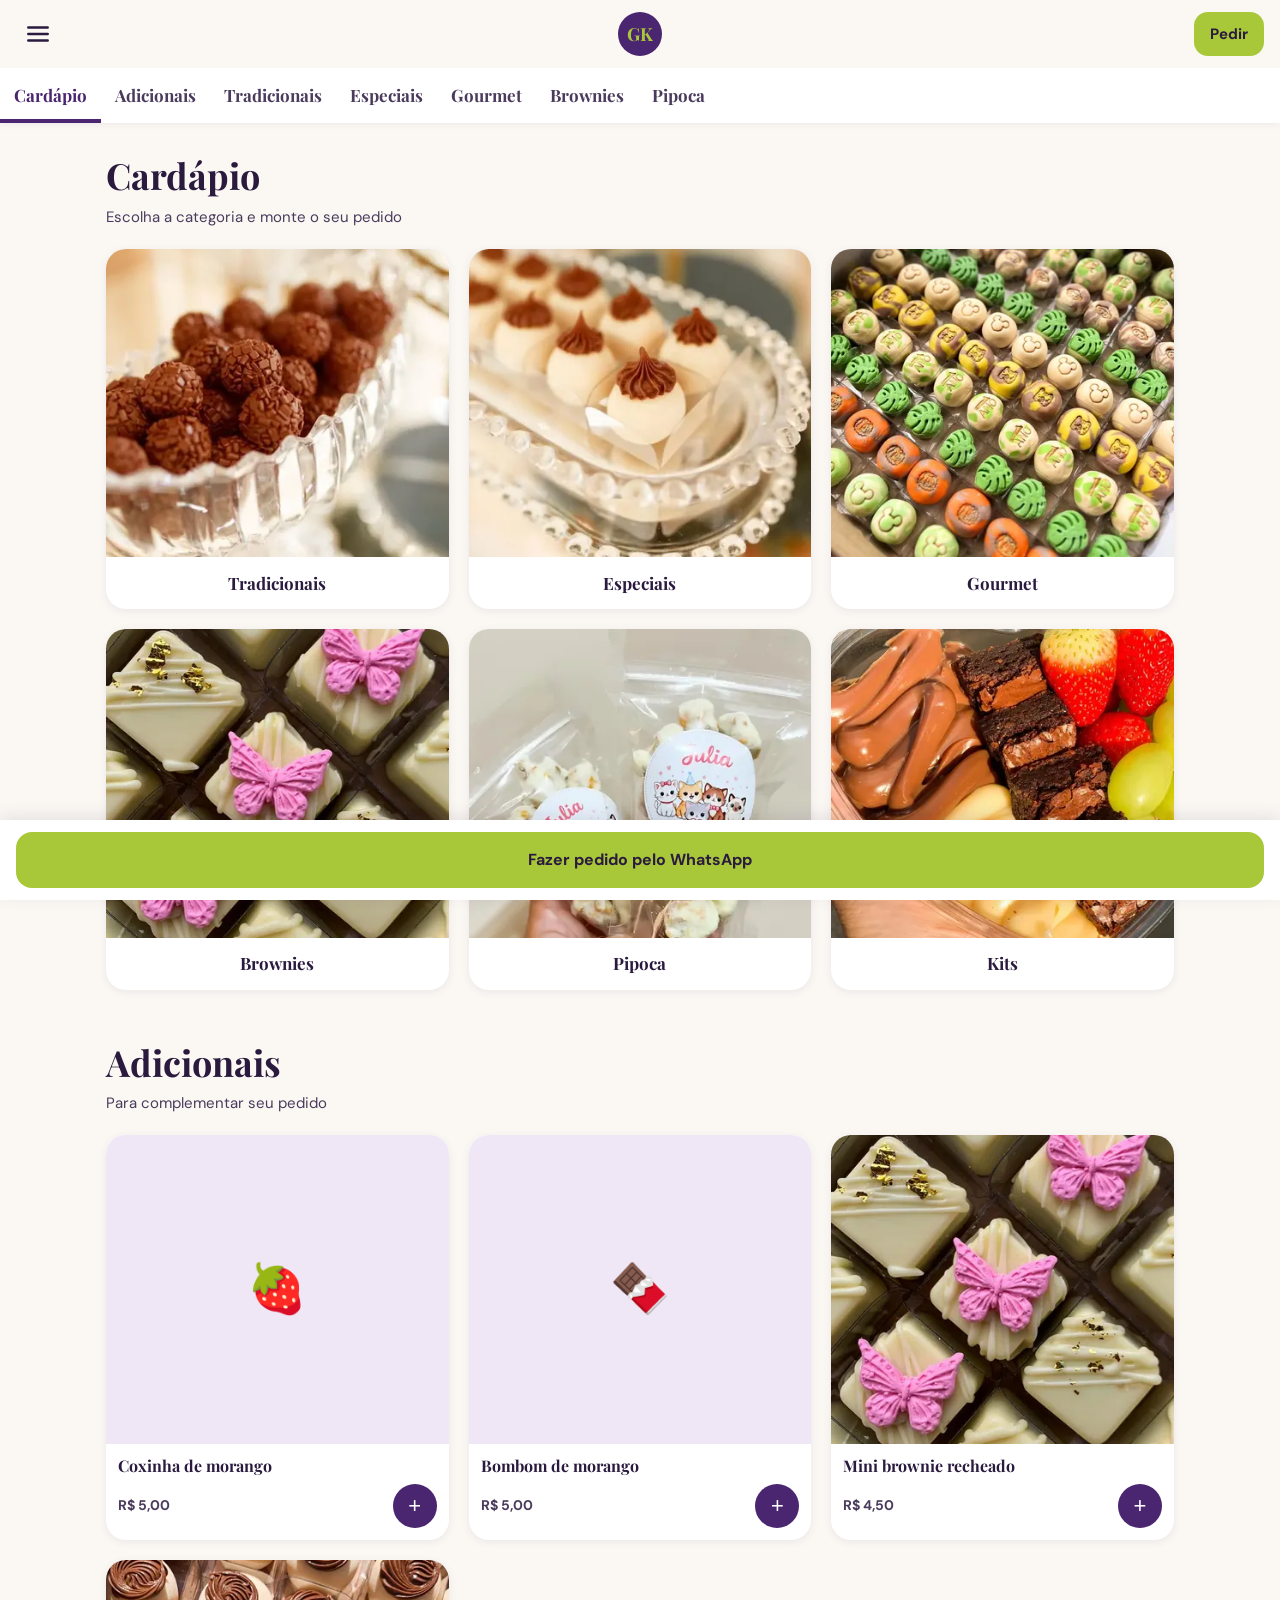
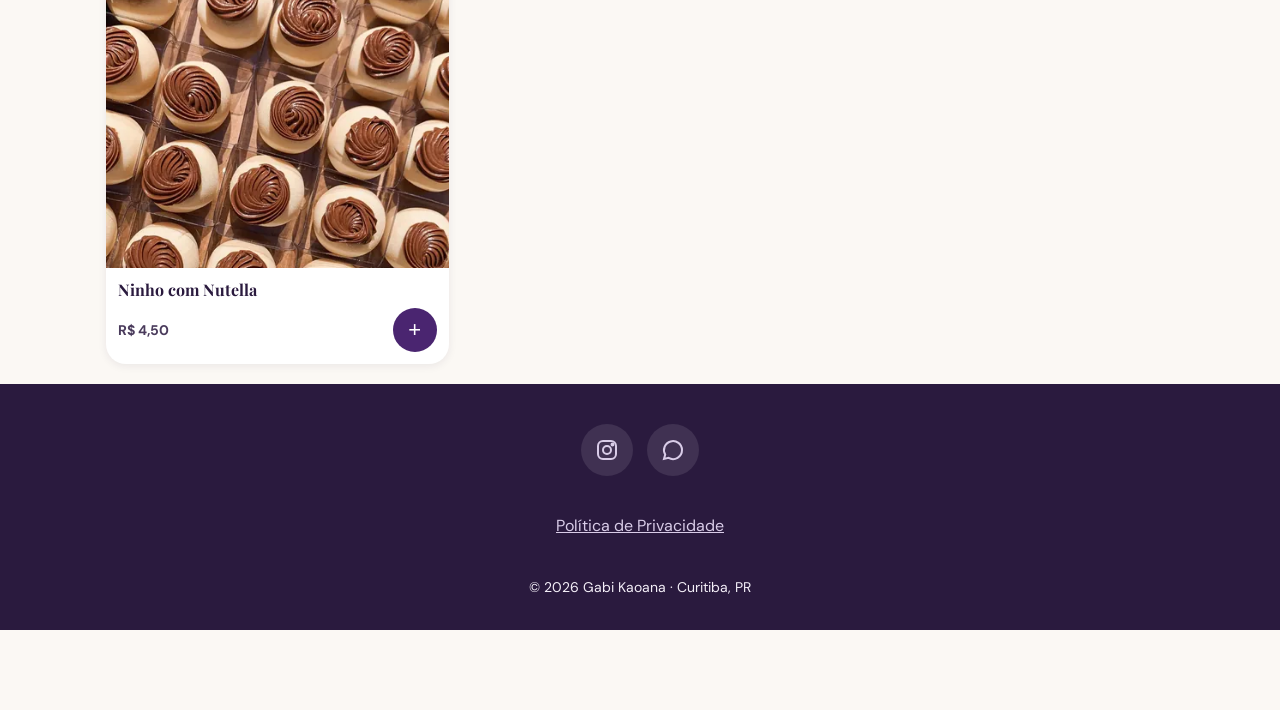
==== commit 1e12de32: "perf/a11y: ajusta mockup BK aos critérios do Google - imagens em 400/800px com srcset (960 KB -> ~17" ====
--- a/clone-bk/mockup.html
+++ b/clone-bk/mockup.html
@@ -2,18 +2,22 @@
 <html lang="pt-BR">
 <head>
   <meta charset="UTF-8">
-  <meta name="viewport" content="width=device-width, initial-scale=1.0">
+  <meta name="viewport" content="width=device-width, initial-scale=1, viewport-fit=cover">
   <title>Gabi Kaoana | Mockup layout BK</title>
   <!-- MOCKUP DE TESTE: não indexar no Google -->
   <meta name="robots" content="noindex, nofollow">
+  <meta name="description" content="Brigadeiros artesanais, brownies e pipoca gourmet em Curitiba. Peça pelo WhatsApp!">
+  <!-- Connexion anticipée à Google Fonts (chargée par style.css) -->
+  <link rel="preconnect" href="https://fonts.googleapis.com">
+  <link rel="preconnect" href="https://fonts.gstatic.com" crossorigin>
   <link rel="icon" href="../assets/images/favicon.png">
   <link rel="stylesheet" href="../assets/css/style.css">
   <link rel="stylesheet" href="bk.css">
   <style>
     /* Ajustes só do mockup */
-    .bk-root { background: var(--bk-bg); padding-bottom: 96px; } /* espaço pra barra fixa do WhatsApp */
+    .bk-root { background: var(--bk-bg); padding-bottom: calc(80px + env(safe-area-inset-bottom)); } /* espace pour la barre fixe */
     .bk-secao { max-width: 1100px; margin: 24px auto 0; padding: 0 16px; }
-    .bk-secao h2 { font-family: var(--bk-titre); font-size: 26px; color: var(--bk-texte); }
+    .bk-secao h2 { font-family: var(--bk-titre); font-size: clamp(1.5rem, 1.2rem + 1.5vw, 2.25rem); text-wrap: balance; color: var(--bk-texte); }
     .bk-secao p { color: var(--bk-doux); font-size: 15px; }
     .bk-emoji { display: flex; align-items: center; justify-content: center; height: 100%; font-size: 48px; }
     .bk-drawer-top { display: flex; justify-content: space-between; align-items: center; }
@@ -49,27 +53,27 @@
   </div>
   <div class="bk-grid">
     <a class="bk-card" href="#">
-      <div class="bk-card__media"><img src="../assets/images/brig-tradicional-taca.webp" alt="" width="400" height="360"></div>
+      <div class="bk-card__media"><img src="img/brig-tradicional-taca-400.webp" srcset="img/brig-tradicional-taca-400.webp 400w, img/brig-tradicional-taca-800.webp 800w" sizes="(min-width: 768px) 340px, 50vw" alt="" width="400" height="360" fetchpriority="high"></div>
       <div class="bk-card__label">Tradicionais</div>
     </a>
     <a class="bk-card" href="#">
-      <div class="bk-card__media"><img src="../assets/images/brig-ninho-perolas.webp" alt="" width="400" height="360"></div>
+      <div class="bk-card__media"><img src="img/brig-ninho-perolas-400.webp" srcset="img/brig-ninho-perolas-400.webp 400w, img/brig-ninho-perolas-800.webp 800w" sizes="(min-width: 768px) 340px, 50vw" alt="" width="400" height="360" fetchpriority="high"></div>
       <div class="bk-card__label">Especiais</div>
     </a>
     <a class="bk-card" href="#">
-      <div class="bk-card__media"><img src="../assets/images/brig-tematicos-safari.webp" alt="" width="400" height="360"></div>
+      <div class="bk-card__media"><img src="img/brig-tematicos-safari-400.webp" srcset="img/brig-tematicos-safari-400.webp 400w, img/brig-tematicos-safari-800.webp 800w" sizes="(min-width: 768px) 340px, 50vw" alt="" width="400" height="360" loading="lazy" decoding="async"></div>
       <div class="bk-card__label">Gourmet</div>
     </a>
     <a class="bk-card" href="#">
-      <div class="bk-card__media"><img src="../assets/images/brownie-borboleta.webp" alt="" width="400" height="360"></div>
+      <div class="bk-card__media"><img src="img/brownie-borboleta-400.webp" srcset="img/brownie-borboleta-400.webp 400w, img/brownie-borboleta-800.webp 800w" sizes="(min-width: 768px) 340px, 50vw" alt="" width="400" height="360" loading="lazy" decoding="async"></div>
       <div class="bk-card__label">Brownies</div>
     </a>
     <a class="bk-card" href="#">
-      <div class="bk-card__media"><img src="../assets/images/pipoca-personalizada-1.webp" alt="" width="400" height="360"></div>
+      <div class="bk-card__media"><img src="img/pipoca-personalizada-1-400.webp" srcset="img/pipoca-personalizada-1-400.webp 400w, img/pipoca-personalizada-1-800.webp 800w" sizes="(min-width: 768px) 340px, 50vw" alt="" width="400" height="360" loading="lazy" decoding="async"></div>
       <div class="bk-card__label">Pipoca</div>
     </a>
     <a class="bk-card" href="#">
-      <div class="bk-card__media"><img src="../assets/images/kit-coracao.webp" alt="" width="400" height="360"></div>
+      <div class="bk-card__media"><img src="img/kit-coracao-400.webp" srcset="img/kit-coracao-400.webp 400w, img/kit-coracao-800.webp 800w" sizes="(min-width: 768px) 340px, 50vw" alt="" width="400" height="360" loading="lazy" decoding="async"></div>
       <div class="bk-card__label">Kits</div>
     </a>
   </div>
@@ -95,14 +99,14 @@
       </div>
     </div>
     <div class="bk-card">
-      <div class="bk-card__media"><img src="../assets/images/brownie-borboleta.webp" alt="" width="400" height="360"></div>
+      <div class="bk-card__media"><img src="img/brownie-borboleta-400.webp" srcset="img/brownie-borboleta-400.webp 400w, img/brownie-borboleta-800.webp 800w" sizes="(min-width: 768px) 340px, 50vw" alt="" width="400" height="360" loading="lazy" decoding="async"></div>
       <div class="bk-card__body">
         <h3 class="bk-card__nom">Mini brownie recheado</h3>
         <div class="bk-card__ligne"><span class="bk-prix">R$ 4,50</span><button class="bk-plus" aria-label="Adicionar mini brownie">+</button></div>
       </div>
     </div>
     <div class="bk-card">
-      <div class="bk-card__media"><img src="../assets/images/brig-ninho-nutella.webp" alt="" width="400" height="360"></div>
+      <div class="bk-card__media"><img src="img/brig-ninho-nutella-400.webp" srcset="img/brig-ninho-nutella-400.webp 400w, img/brig-ninho-nutella-800.webp 800w" sizes="(min-width: 768px) 340px, 50vw" alt="" width="400" height="360" loading="lazy" decoding="async"></div>
       <div class="bk-card__body">
         <h3 class="bk-card__nom">Ninho com Nutella</h3>
         <div class="bk-card__ligne"><span class="bk-prix">R$ 4,50</span><button class="bk-plus" aria-label="Adicionar ninho com nutella">+</button></div>
@@ -175,11 +179,22 @@
     document.body.classList.toggle('bk-lock', aberto);
     drawer.setAttribute('aria-hidden', String(!aberto));
     burger.setAttribute('aria-expanded', String(aberto));
+    // Focus : entre dans le menu à l'ouverture, revient au burger à la fermeture
+    if (aberto) drawer.querySelector('.bk-close').focus();
+    else burger.focus();
   }
+  // Garde le focus clavier piégé dans le menu ouvert
+  drawer.addEventListener('keydown', e => {
+    if (e.key !== 'Tab') return;
+    const f = drawer.querySelectorAll('a, button');
+    const premier = f[0], dernier = f[f.length - 1];
+    if (e.shiftKey && document.activeElement === premier) { e.preventDefault(); dernier.focus(); }
+    else if (!e.shiftKey && document.activeElement === dernier) { e.preventDefault(); premier.focus(); }
+  });
   burger.addEventListener('click', () => setDrawer(true));
   document.querySelector('.bk-close').addEventListener('click', () => setDrawer(false));
   drawer.querySelectorAll('.bk-item').forEach(a => a.addEventListener('click', () => setDrawer(false)));
-  document.addEventListener('keydown', e => { if (e.key === 'Escape') setDrawer(false); });
+  document.addEventListener('keydown', e => { if (e.key === 'Escape' && drawer.classList.contains('is-open')) setDrawer(false); });
 </script>
 </body>
 </html>
--- a/clone-bk/bk.css
+++ b/clone-bk/bk.css
@@ -16,7 +16,18 @@
   --bk-ombre: 0 2px 8px rgba(42, 26, 62, 0.08);
   --bk-titre: "Playfair Display", serif;
   --bk-corps: "DM Sans", sans-serif;
-}
+  --bk-haut-header: 68px;
+  --bk-haut-tabs: 56px;
+}
+
+/* Ancres : le titre ne passe plus sous le header + les onglets collants */
+.bk-root [id] {
+  scroll-margin-top: calc(var(--bk-haut-header) + var(--bk-haut-tabs) + 16px + env(safe-area-inset-top));
+}
+
+/* Supprime le délai de 300 ms au toucher */
+.bk-root a,
+.bk-root button { touch-action: manipulation; }
 
 /* ---------- Header : burger | logo | CTA ---------- */
 .bk-header {
@@ -85,7 +96,7 @@
   background: #fff;
   box-shadow: 0 2px 6px rgba(42, 26, 62, 0.06);
   position: sticky;
-  top: calc(68px + env(safe-area-inset-top));
+  top: calc(var(--bk-haut-header) + env(safe-area-inset-top));
   z-index: 40;
 }
 .bk-tabs::-webkit-scrollbar { display: none; }
@@ -272,6 +283,23 @@
   color: #f4eff8;
 }
 .bk-footer a { color: #d9cce8; }
+/* Zone tactile de 44px minimum pour les liens texte du pied de page */
+.bk-footer a:not(.bk-social a) {
+  display: inline-flex;
+  align-items: center;
+  min-height: 44px;
+  padding-inline: 8px;
+}
+.bk-footer small { font-size: 14px; }
+
+/* ---------- Mobile en paysage : les barres collantes prenaient 52 % de l'écran ---------- */
+@media (orientation: landscape) and (max-height: 500px) {
+  .bk-header { position: relative; }
+  .bk-tabs { top: env(safe-area-inset-top); }
+  .bk-root [id] { scroll-margin-top: calc(var(--bk-haut-tabs) + 16px); }
+  .bk-orderbar { padding-top: 8px; padding-bottom: calc(8px + env(safe-area-inset-bottom)); }
+  .bk-orderbar .bk-cta { min-height: 44px; }
+}
 
 /* ---------- Focus visible + mouvement réduit ---------- */
 .bk-root a:focus-visible,
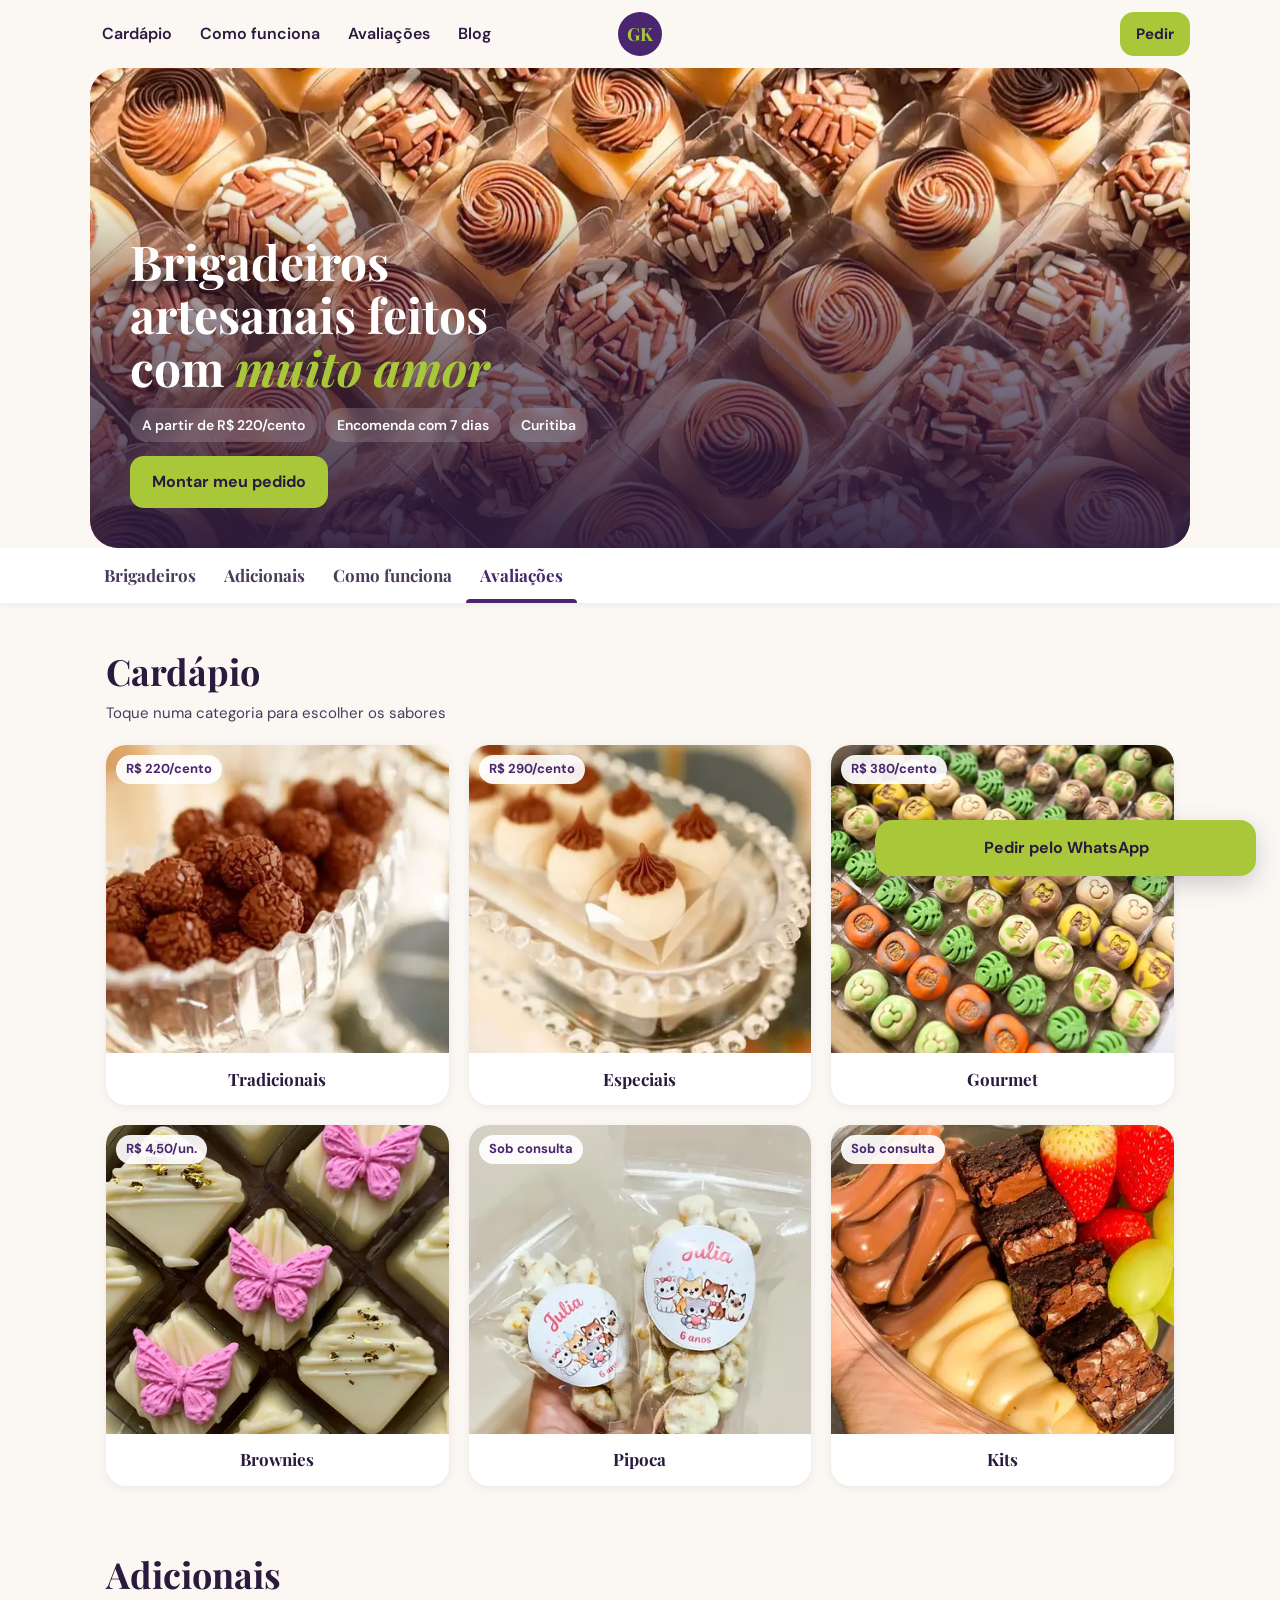
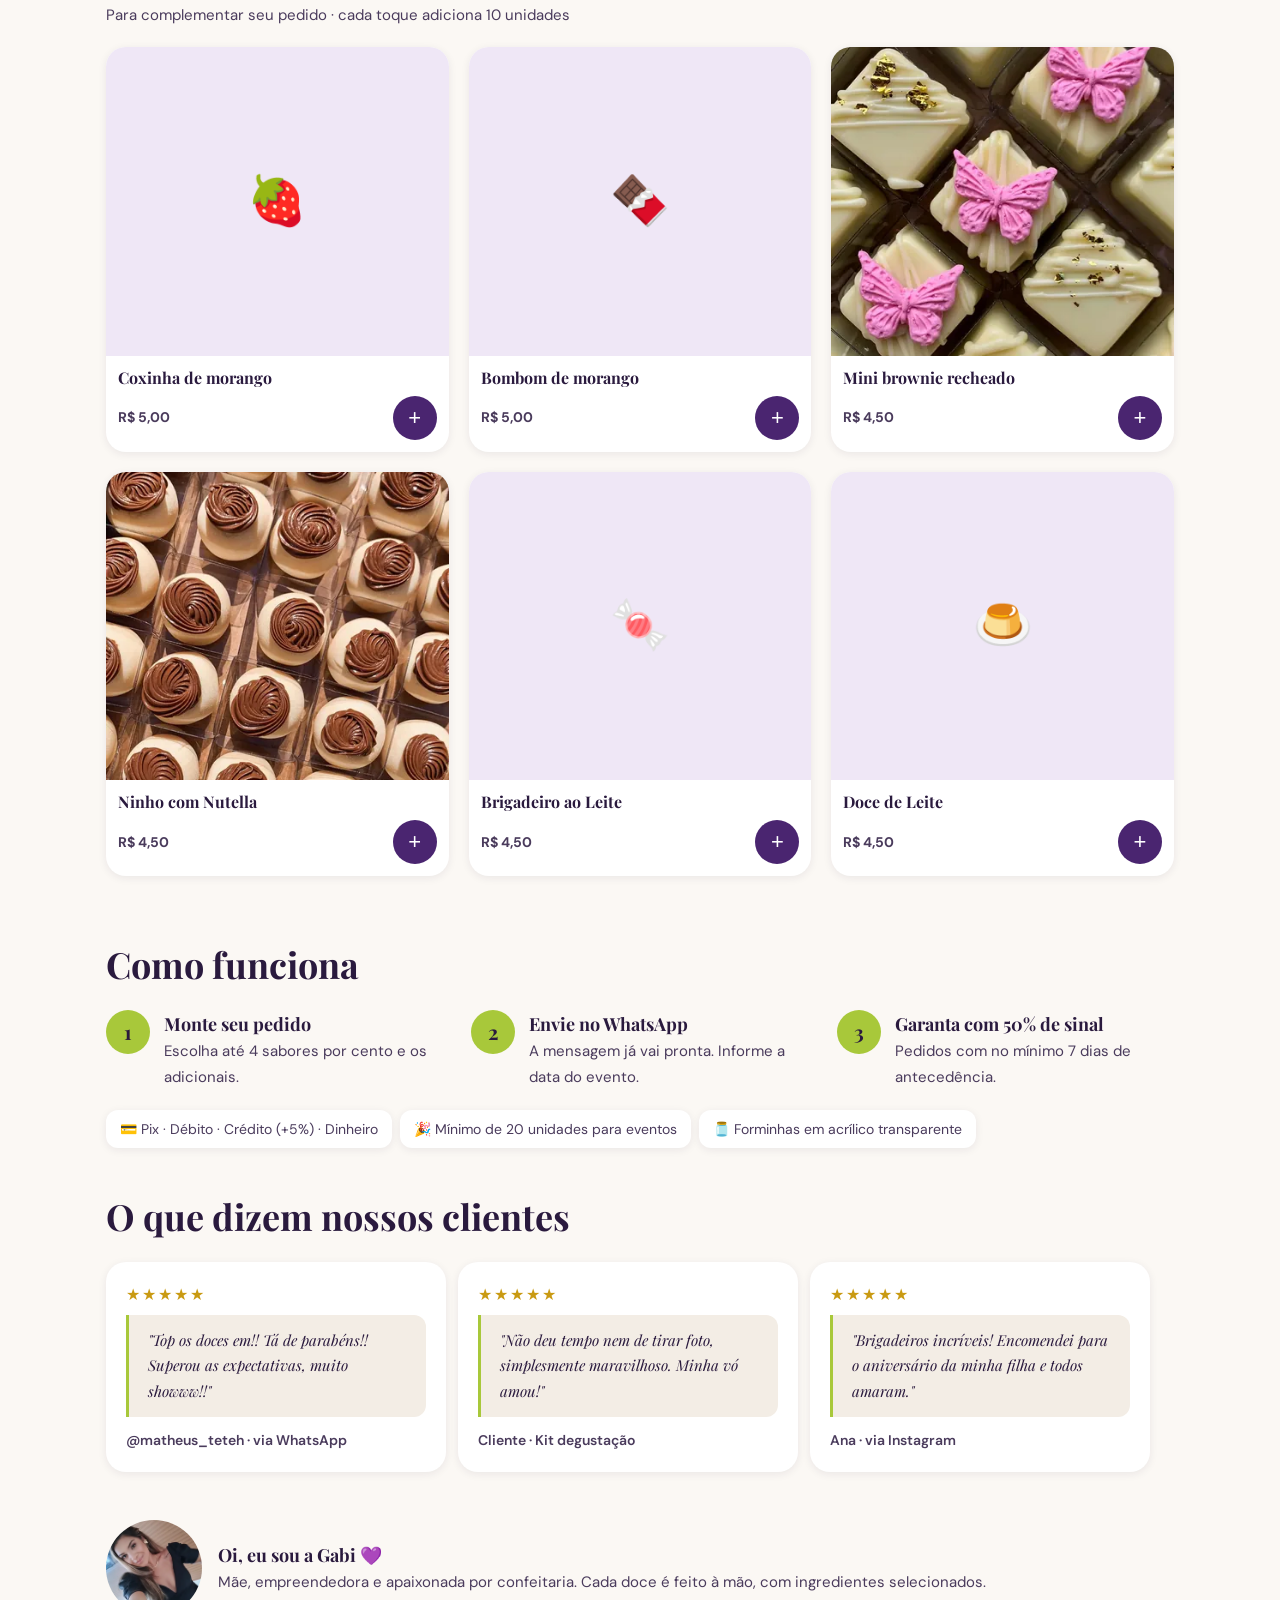
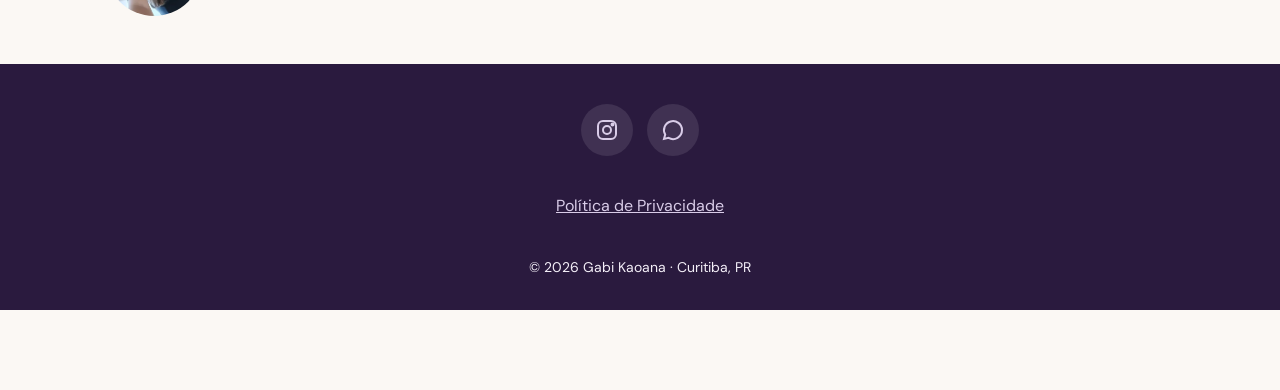
==== commit d1bc9591: "feat: mockup BK v2 com pedido guiado, hero compacto e nav desktop - hero compacto (~55% da tela) com" ====
--- a/clone-bk/mockup.html
+++ b/clone-bk/mockup.html
@@ -6,113 +6,217 @@
   <title>Gabi Kaoana | Mockup layout BK</title>
   <!-- MOCKUP DE TESTE: não indexar no Google -->
   <meta name="robots" content="noindex, nofollow">
-  <meta name="description" content="Brigadeiros artesanais, brownies e pipoca gourmet em Curitiba. Peça pelo WhatsApp!">
+  <meta name="description" content="Brigadeiros artesanais, brownies e pipoca gourmet em Curitiba. Monte seu pedido e envie pelo WhatsApp!">
   <!-- Connexion anticipée à Google Fonts (chargée par style.css) -->
   <link rel="preconnect" href="https://fonts.googleapis.com">
   <link rel="preconnect" href="https://fonts.gstatic.com" crossorigin>
+  <!-- Image LCP du hero : téléchargée en priorité -->
+  <link rel="preload" as="image" href="img/hero-churros-800.webp" imagesrcset="img/hero-churros-800.webp 800w, img/hero-churros-1400.webp 1400w" imagesizes="(min-width: 1024px) 1100px, 100vw" fetchpriority="high">
   <link rel="icon" href="../assets/images/favicon.png">
   <link rel="stylesheet" href="../assets/css/style.css">
   <link rel="stylesheet" href="bk.css">
   <style>
     /* Ajustes só do mockup */
     .bk-root { background: var(--bk-bg); padding-bottom: calc(80px + env(safe-area-inset-bottom)); } /* espace pour la barre fixe */
-    .bk-secao { max-width: 1100px; margin: 24px auto 0; padding: 0 16px; }
+    .bk-secao { max-width: 1100px; margin: 40px auto 0; padding: 0 16px; }
     .bk-secao h2 { font-family: var(--bk-titre); font-size: clamp(1.5rem, 1.2rem + 1.5vw, 2.25rem); text-wrap: balance; color: var(--bk-texte); }
     .bk-secao p { color: var(--bk-doux); font-size: 15px; }
     .bk-emoji { display: flex; align-items: center; justify-content: center; height: 100%; font-size: 48px; }
     .bk-drawer-top { display: flex; justify-content: space-between; align-items: center; }
+    .bk-footer { margin-top: 48px; }
   </style>
+  <script>document.documentElement.classList.add('bk-js');</script>
 </head>
 <body class="bk-root">
 
-<!-- HEADER: burger | logo | CTA -->
+<!-- HEADER: burger (mobile) ou links (desktop) | logo | CTA -->
 <header class="bk-header">
   <button class="bk-burger" aria-label="Abrir menu" aria-expanded="false" aria-controls="bk-drawer">
     <svg width="26" height="26" viewBox="0 0 24 24" fill="none" stroke="currentColor" stroke-width="2.2" stroke-linecap="round"><path d="M3 6h18M3 12h18M3 18h18"/></svg>
   </button>
+  <nav class="bk-nav" aria-label="Principal">
+    <a href="#cardapio">Cardápio</a>
+    <a href="#como">Como funciona</a>
+    <a href="#avaliacoes">Avaliações</a>
+    <a href="../blog/index.html">Blog</a>
+  </nav>
   <a class="bk-logo" href="index.html" aria-label="Gabi Kaoana, início">GK</a>
-  <a class="bk-cta" href="https://wa.me/5541997529779?text=Olá Gabi! Vim pelo site 😊" target="_blank" rel="noopener">Pedir</a>
+  <a class="bk-cta" href="#cardapio">Pedir</a>
 </header>
 
-<!-- ABAS -->
-<nav class="bk-tabs" aria-label="Categorias">
-  <a class="bk-tab is-active" href="#cardapio">Cardápio</a>
+<!-- HERO COMPACTO: foto do produto + o que o cliente quer saber -->
+<section class="bk-hero" aria-labelledby="hero-titulo">
+  <img class="bk-hero__img" src="img/hero-churros-800.webp" srcset="img/hero-churros-800.webp 800w, img/hero-churros-1400.webp 1400w" sizes="(min-width: 1024px) 1100px, 100vw" alt="Bandeja de brigadeiros de churros da Gabi Kaoana" width="1400" height="1400" fetchpriority="high">
+  <div class="bk-hero__contenu">
+    <h1 id="hero-titulo">Brigadeiros artesanais feitos com <em>muito amor</em></h1>
+    <ul class="bk-chips">
+      <li>A partir de R$ 220/cento</li>
+      <li>Encomenda com 7 dias</li>
+      <li>Curitiba</li>
+    </ul>
+    <a class="bk-cta" href="#cardapio">Montar meu pedido</a>
+  </div>
+</section>
+
+<!-- ABAS (seguem a rolagem) -->
+<nav class="bk-tabs" aria-label="Seções">
+  <a class="bk-tab is-active" href="#cardapio">Brigadeiros</a>
   <a class="bk-tab" href="#adicionais">Adicionais</a>
-  <a class="bk-tab" href="#cardapio">Tradicionais</a>
-  <a class="bk-tab" href="#cardapio">Especiais</a>
-  <a class="bk-tab" href="#cardapio">Gourmet</a>
-  <a class="bk-tab" href="#cardapio">Brownies</a>
-  <a class="bk-tab" href="#cardapio">Pipoca</a>
+  <a class="bk-tab" href="#como">Como funciona</a>
+  <a class="bk-tab" href="#avaliacoes">Avaliações</a>
+  <span class="bk-tabs__ind" aria-hidden="true"></span>
 </nav>
 
 <main>
-  <!-- GRADE DE CATEGORIAS -->
-  <div class="bk-secao" id="cardapio">
-    <h2>Cardápio</h2>
-    <p>Escolha a categoria e monte o seu pedido</p>
-  </div>
-  <div class="bk-grid">
-    <a class="bk-card" href="#">
-      <div class="bk-card__media"><img src="img/brig-tradicional-taca-400.webp" srcset="img/brig-tradicional-taca-400.webp 400w, img/brig-tradicional-taca-800.webp 800w" sizes="(min-width: 768px) 340px, 50vw" alt="" width="400" height="360" fetchpriority="high"></div>
-      <div class="bk-card__label">Tradicionais</div>
-    </a>
-    <a class="bk-card" href="#">
-      <div class="bk-card__media"><img src="img/brig-ninho-perolas-400.webp" srcset="img/brig-ninho-perolas-400.webp 400w, img/brig-ninho-perolas-800.webp 800w" sizes="(min-width: 768px) 340px, 50vw" alt="" width="400" height="360" fetchpriority="high"></div>
-      <div class="bk-card__label">Especiais</div>
-    </a>
-    <a class="bk-card" href="#">
-      <div class="bk-card__media"><img src="img/brig-tematicos-safari-400.webp" srcset="img/brig-tematicos-safari-400.webp 400w, img/brig-tematicos-safari-800.webp 800w" sizes="(min-width: 768px) 340px, 50vw" alt="" width="400" height="360" loading="lazy" decoding="async"></div>
-      <div class="bk-card__label">Gourmet</div>
-    </a>
-    <a class="bk-card" href="#">
-      <div class="bk-card__media"><img src="img/brownie-borboleta-400.webp" srcset="img/brownie-borboleta-400.webp 400w, img/brownie-borboleta-800.webp 800w" sizes="(min-width: 768px) 340px, 50vw" alt="" width="400" height="360" loading="lazy" decoding="async"></div>
-      <div class="bk-card__label">Brownies</div>
-    </a>
-    <a class="bk-card" href="#">
-      <div class="bk-card__media"><img src="img/pipoca-personalizada-1-400.webp" srcset="img/pipoca-personalizada-1-400.webp 400w, img/pipoca-personalizada-1-800.webp 800w" sizes="(min-width: 768px) 340px, 50vw" alt="" width="400" height="360" loading="lazy" decoding="async"></div>
-      <div class="bk-card__label">Pipoca</div>
-    </a>
-    <a class="bk-card" href="#">
-      <div class="bk-card__media"><img src="img/kit-coracao-400.webp" srcset="img/kit-coracao-400.webp 400w, img/kit-coracao-800.webp 800w" sizes="(min-width: 768px) 340px, 50vw" alt="" width="400" height="360" loading="lazy" decoding="async"></div>
-      <div class="bk-card__label">Kits</div>
-    </a>
-  </div>
-
-  <!-- CARDS DE PRODUTO (nome + preço + botão +) -->
-  <div class="bk-secao" id="adicionais">
-    <h2>Adicionais</h2>
-    <p>Para complementar seu pedido</p>
-  </div>
-  <div class="bk-grid">
-    <div class="bk-card">
-      <div class="bk-card__media"><span class="bk-emoji" aria-hidden="true">🍓</span></div>
-      <div class="bk-card__body">
-        <h3 class="bk-card__nom">Coxinha de morango</h3>
-        <div class="bk-card__ligne"><span class="bk-prix">R$ 5,00</span><button class="bk-plus" aria-label="Adicionar coxinha de morango">+</button></div>
+  <!-- CATEGORIAS: tocar abre o painel de escolha -->
+  <section id="cardapio" data-spy>
+    <div class="bk-secao">
+      <h2>Cardápio</h2>
+      <p>Toque numa categoria para escolher os sabores</p>
+    </div>
+    <div class="bk-grid">
+      <button class="bk-card bk-reveal" data-cat="tradicionais">
+        <span class="bk-card__media"><img src="img/brig-tradicional-taca-400.webp" srcset="img/brig-tradicional-taca-400.webp 400w, img/brig-tradicional-taca-800.webp 800w" sizes="(min-width: 768px) 340px, 50vw" alt="" width="400" height="360" loading="lazy" decoding="async"></span>
+        <span class="bk-card__prix">R$ 220/cento</span>
+        <span class="bk-card__label">Tradicionais</span>
+      </button>
+      <button class="bk-card bk-reveal" data-cat="especiais">
+        <span class="bk-card__media"><img src="img/brig-ninho-perolas-400.webp" srcset="img/brig-ninho-perolas-400.webp 400w, img/brig-ninho-perolas-800.webp 800w" sizes="(min-width: 768px) 340px, 50vw" alt="" width="400" height="360" loading="lazy" decoding="async"></span>
+        <span class="bk-card__prix">R$ 290/cento</span>
+        <span class="bk-card__label">Especiais</span>
+      </button>
+      <button class="bk-card bk-reveal" data-cat="gourmet">
+        <span class="bk-card__media"><img src="img/brig-tematicos-safari-400.webp" srcset="img/brig-tematicos-safari-400.webp 400w, img/brig-tematicos-safari-800.webp 800w" sizes="(min-width: 768px) 340px, 50vw" alt="" width="400" height="360" loading="lazy" decoding="async"></span>
+        <span class="bk-card__prix">R$ 380/cento</span>
+        <span class="bk-card__label">Gourmet</span>
+      </button>
+      <button class="bk-card bk-reveal" data-cat="brownies">
+        <span class="bk-card__media"><img src="img/brownie-borboleta-400.webp" srcset="img/brownie-borboleta-400.webp 400w, img/brownie-borboleta-800.webp 800w" sizes="(min-width: 768px) 340px, 50vw" alt="" width="400" height="360" loading="lazy" decoding="async"></span>
+        <span class="bk-card__prix">R$ 4,50/un.</span>
+        <span class="bk-card__label">Brownies</span>
+      </button>
+      <button class="bk-card bk-reveal" data-cat="pipoca">
+        <span class="bk-card__media"><img src="img/pipoca-personalizada-1-400.webp" srcset="img/pipoca-personalizada-1-400.webp 400w, img/pipoca-personalizada-1-800.webp 800w" sizes="(min-width: 768px) 340px, 50vw" alt="" width="400" height="360" loading="lazy" decoding="async"></span>
+        <span class="bk-card__prix">Sob consulta</span>
+        <span class="bk-card__label">Pipoca</span>
+      </button>
+      <button class="bk-card bk-reveal" data-cat="kits">
+        <span class="bk-card__media"><img src="img/kit-coracao-400.webp" srcset="img/kit-coracao-400.webp 400w, img/kit-coracao-800.webp 800w" sizes="(min-width: 768px) 340px, 50vw" alt="" width="400" height="360" loading="lazy" decoding="async"></span>
+        <span class="bk-card__prix">Sob consulta</span>
+        <span class="bk-card__label">Kits</span>
+      </button>
+    </div>
+  </section>
+
+  <!-- ADICIONAIS: − quantidade + -->
+  <section id="adicionais" data-spy>
+    <div class="bk-secao">
+      <h2>Adicionais</h2>
+      <p>Para complementar seu pedido · cada toque adiciona 10 unidades</p>
+    </div>
+    <div class="bk-grid">
+      <div class="bk-card bk-reveal">
+        <div class="bk-card__media"><span class="bk-emoji" aria-hidden="true">🍓</span></div>
+        <div class="bk-card__body">
+          <h3 class="bk-card__nom">Coxinha de morango</h3>
+          <div class="bk-card__ligne"><span class="bk-prix">R$ 5,00</span>
+            <div class="bk-stepper" data-id="coxinha" data-nome="Coxinha de morango" data-preco="5"><button class="bk-moins" aria-label="Remover coxinha de morango">−</button><span class="bk-qte" aria-live="polite">0</span><button class="bk-plus" aria-label="Adicionar coxinha de morango">+</button></div>
+          </div>
+        </div>
       </div>
-    </div>
-    <div class="bk-card">
-      <div class="bk-card__media"><span class="bk-emoji" aria-hidden="true">🍫</span></div>
-      <div class="bk-card__body">
-        <h3 class="bk-card__nom">Bombom de morango</h3>
-        <div class="bk-card__ligne"><span class="bk-prix">R$ 5,00</span><button class="bk-plus" aria-label="Adicionar bombom de morango">+</button></div>
+      <div class="bk-card bk-reveal">
+        <div class="bk-card__media"><span class="bk-emoji" aria-hidden="true">🍫</span></div>
+        <div class="bk-card__body">
+          <h3 class="bk-card__nom">Bombom de morango</h3>
+          <div class="bk-card__ligne"><span class="bk-prix">R$ 5,00</span>
+            <div class="bk-stepper" data-id="bombom" data-nome="Bombom de morango" data-preco="5"><button class="bk-moins" aria-label="Remover bombom de morango">−</button><span class="bk-qte" aria-live="polite">0</span><button class="bk-plus" aria-label="Adicionar bombom de morango">+</button></div>
+          </div>
+        </div>
       </div>
-    </div>
-    <div class="bk-card">
-      <div class="bk-card__media"><img src="img/brownie-borboleta-400.webp" srcset="img/brownie-borboleta-400.webp 400w, img/brownie-borboleta-800.webp 800w" sizes="(min-width: 768px) 340px, 50vw" alt="" width="400" height="360" loading="lazy" decoding="async"></div>
-      <div class="bk-card__body">
-        <h3 class="bk-card__nom">Mini brownie recheado</h3>
-        <div class="bk-card__ligne"><span class="bk-prix">R$ 4,50</span><button class="bk-plus" aria-label="Adicionar mini brownie">+</button></div>
+      <div class="bk-card bk-reveal">
+        <div class="bk-card__media"><img src="img/brownie-borboleta-400.webp" srcset="img/brownie-borboleta-400.webp 400w, img/brownie-borboleta-800.webp 800w" sizes="(min-width: 768px) 340px, 50vw" alt="" width="400" height="360" loading="lazy" decoding="async"></div>
+        <div class="bk-card__body">
+          <h3 class="bk-card__nom">Mini brownie recheado</h3>
+          <div class="bk-card__ligne"><span class="bk-prix">R$ 4,50</span>
+            <div class="bk-stepper" data-id="minibrownie" data-nome="Mini brownie recheado" data-preco="4.5"><button class="bk-moins" aria-label="Remover mini brownie">−</button><span class="bk-qte" aria-live="polite">0</span><button class="bk-plus" aria-label="Adicionar mini brownie">+</button></div>
+          </div>
+        </div>
       </div>
-    </div>
-    <div class="bk-card">
-      <div class="bk-card__media"><img src="img/brig-ninho-nutella-400.webp" srcset="img/brig-ninho-nutella-400.webp 400w, img/brig-ninho-nutella-800.webp 800w" sizes="(min-width: 768px) 340px, 50vw" alt="" width="400" height="360" loading="lazy" decoding="async"></div>
-      <div class="bk-card__body">
-        <h3 class="bk-card__nom">Ninho com Nutella</h3>
-        <div class="bk-card__ligne"><span class="bk-prix">R$ 4,50</span><button class="bk-plus" aria-label="Adicionar ninho com nutella">+</button></div>
+      <div class="bk-card bk-reveal">
+        <div class="bk-card__media"><img src="img/brig-ninho-nutella-400.webp" srcset="img/brig-ninho-nutella-400.webp 400w, img/brig-ninho-nutella-800.webp 800w" sizes="(min-width: 768px) 340px, 50vw" alt="" width="400" height="360" loading="lazy" decoding="async"></div>
+        <div class="bk-card__body">
+          <h3 class="bk-card__nom">Ninho com Nutella</h3>
+          <div class="bk-card__ligne"><span class="bk-prix">R$ 4,50</span>
+            <div class="bk-stepper" data-id="ninhonutella" data-nome="Ninho com Nutella" data-preco="4.5"><button class="bk-moins" aria-label="Remover ninho com nutella">−</button><span class="bk-qte" aria-live="polite">0</span><button class="bk-plus" aria-label="Adicionar ninho com nutella">+</button></div>
+          </div>
+        </div>
       </div>
-    </div>
-  </div>
+      <div class="bk-card bk-reveal">
+        <div class="bk-card__media"><span class="bk-emoji" aria-hidden="true">🍬</span></div>
+        <div class="bk-card__body">
+          <h3 class="bk-card__nom">Brigadeiro ao Leite</h3>
+          <div class="bk-card__ligne"><span class="bk-prix">R$ 4,50</span>
+            <div class="bk-stepper" data-id="aoleite" data-nome="Brigadeiro ao Leite" data-preco="4.5"><button class="bk-moins" aria-label="Remover brigadeiro ao leite">−</button><span class="bk-qte" aria-live="polite">0</span><button class="bk-plus" aria-label="Adicionar brigadeiro ao leite">+</button></div>
+          </div>
+        </div>
+      </div>
+      <div class="bk-card bk-reveal">
+        <div class="bk-card__media"><span class="bk-emoji" aria-hidden="true">🍮</span></div>
+        <div class="bk-card__body">
+          <h3 class="bk-card__nom">Doce de Leite</h3>
+          <div class="bk-card__ligne"><span class="bk-prix">R$ 4,50</span>
+            <div class="bk-stepper" data-id="docedeleite" data-nome="Doce de Leite" data-preco="4.5"><button class="bk-moins" aria-label="Remover doce de leite">−</button><span class="bk-qte" aria-live="polite">0</span><button class="bk-plus" aria-label="Adicionar doce de leite">+</button></div>
+          </div>
+        </div>
+      </div>
+    </div>
+  </section>
+
+  <!-- COMO FUNCIONA -->
+  <section id="como" data-spy>
+    <div class="bk-secao">
+      <h2>Como funciona</h2>
+    </div>
+    <ol class="bk-steps">
+      <li><div><strong>Monte seu pedido</strong><span>Escolha até 4 sabores por cento e os adicionais.</span></div></li>
+      <li><div><strong>Envie no WhatsApp</strong><span>A mensagem já vai pronta. Informe a data do evento.</span></div></li>
+      <li><div><strong>Garanta com 50% de sinal</strong><span>Pedidos com no mínimo 7 dias de antecedência.</span></div></li>
+    </ol>
+    <ul class="bk-regles">
+      <li>💳 Pix · Débito · Crédito (+5%) · Dinheiro</li>
+      <li>🎉 Mínimo de 20 unidades para eventos</li>
+      <li>🫙 Forminhas em acrílico transparente</li>
+    </ul>
+  </section>
+
+  <!-- AVALIAÇÕES -->
+  <section id="avaliacoes" data-spy>
+    <div class="bk-secao">
+      <h2>O que dizem nossos clientes</h2>
+    </div>
+    <div class="bk-avis" tabindex="0" aria-label="Avaliações, role para o lado">
+      <figure>
+        <span class="bk-etoiles" aria-label="5 estrelas">★★★★★</span>
+        <blockquote>"Top os doces em!! Tá de parabéns!! Superou as expectativas, muito showww!!"</blockquote>
+        <figcaption>@matheus_teteh · via WhatsApp</figcaption>
+      </figure>
+      <figure>
+        <span class="bk-etoiles" aria-label="5 estrelas">★★★★★</span>
+        <blockquote>"Não deu tempo nem de tirar foto, simplesmente maravilhoso. Minha vó amou!"</blockquote>
+        <figcaption>Cliente · Kit degustação</figcaption>
+      </figure>
+      <figure>
+        <span class="bk-etoiles" aria-label="5 estrelas">★★★★★</span>
+        <blockquote>"Brigadeiros incríveis! Encomendei para o aniversário da minha filha e todos amaram."</blockquote>
+        <figcaption>Ana · via Instagram</figcaption>
+      </figure>
+    </div>
+
+    <div class="bk-sobre">
+      <img src="img/gabi-480.webp" alt="Gabi Kaoana, confeiteira" width="96" height="96" loading="lazy" decoding="async">
+      <p><strong>Oi, eu sou a Gabi 💜</strong><br>Mãe, empreendedora e apaixonada por confeitaria. Cada doce é feito à mão, com ingredientes selecionados.</p>
+    </div>
+  </section>
 </main>
 
 <!-- RODAPÉ ESCURO -->
@@ -129,12 +233,46 @@
   <small>© 2026 Gabi Kaoana · Curitiba, PR</small>
 </footer>
 
-<!-- BARRA FIXA DE PEDIDO -->
+<!-- BARRA DE PEDIDO: vazia = WhatsApp direto, com itens = ver pedido -->
 <div class="bk-orderbar">
-  <a class="bk-cta" href="https://wa.me/5541997529779?text=Olá Gabi! Vim pelo site e quero fazer um pedido 😊" target="_blank" rel="noopener">Fazer pedido pelo WhatsApp</a>
+  <a class="bk-cta" id="bk-wa" href="https://wa.me/5541997529779?text=Olá Gabi! Vim pelo site e quero fazer um pedido 😊" target="_blank" rel="noopener">Pedir pelo WhatsApp</a>
+  <button class="bk-cta" id="bk-ver" type="button" hidden style="border:0;cursor:pointer">
+    <span class="bk-compteur" id="bk-compteur">0</span>
+    <span>Ver meu pedido · <span id="bk-total-barra">R$ 0</span></span>
+  </button>
 </div>
 
-<!-- MENU LATERAL (DRAWER) -->
+<!-- AVISO "ADICIONADO" (lido pelo leitor de tela) -->
+<div class="bk-toast" id="bk-toast" role="status" aria-live="polite"></div>
+
+<!-- PAINEL DE ESCOLHA (categoria) -->
+<dialog class="bk-sheet" id="bk-sheet" aria-labelledby="bk-sheet-titulo">
+  <form method="dialog">
+    <button class="bk-close" aria-label="Fechar">
+      <svg width="22" height="22" viewBox="0 0 24 24" fill="none" stroke="currentColor" stroke-width="2.2" stroke-linecap="round"><path d="M6 6l12 12M18 6L6 18"/></svg>
+    </button>
+  </form>
+  <img class="bk-sheet__img" id="bk-sheet-img" src="" alt="" width="800" height="450">
+  <div class="bk-sheet__corps" id="bk-sheet-corpo"></div>
+</dialog>
+
+<!-- PAINEL DO PEDIDO -->
+<dialog class="bk-sheet" id="bk-panier" aria-labelledby="bk-panier-titulo">
+  <form method="dialog">
+    <button class="bk-close" aria-label="Fechar">
+      <svg width="22" height="22" viewBox="0 0 24 24" fill="none" stroke="currentColor" stroke-width="2.2" stroke-linecap="round"><path d="M6 6l12 12M18 6L6 18"/></svg>
+    </button>
+  </form>
+  <div class="bk-sheet__corps">
+    <h2 class="bk-sheet__titre" id="bk-panier-titulo">Seu pedido</h2>
+    <ul class="bk-panier" id="bk-panier-lista"></ul>
+    <div class="bk-total"><span>Total estimado</span><span id="bk-total-panier">R$ 0</span></div>
+    <p class="bk-sheet__aide">A Gabi confirma disponibilidade, data e valor final pelo WhatsApp.</p>
+    <a class="bk-cta" id="bk-enviar" href="#" target="_blank" rel="noopener">Enviar pedido no WhatsApp</a>
+  </div>
+</dialog>
+
+<!-- MENU LATERAL (DRAWER, só mobile) -->
 <div class="bk-drawer" id="bk-drawer" aria-hidden="true">
   <div class="bk-drawer-top">
     <button class="bk-close" aria-label="Fechar menu">
@@ -146,7 +284,7 @@
 
   <div class="bk-promo">
     <div class="bk-promo__titre">Encomende com 7 dias de antecedência e garanta seu evento 💜</div>
-    <a class="bk-cta" href="https://wa.me/5541997529779?text=Olá Gabi! Vim pelo site 😊" target="_blank" rel="noopener">Pedir agora</a>
+    <a class="bk-cta" href="#cardapio">Montar meu pedido</a>
   </div>
 
   <a class="bk-item" href="#cardapio">
@@ -154,12 +292,12 @@
     <span>Cardápio</span>›
   </a>
   <div class="bk-sep"></div>
-  <a class="bk-item" href="#adicionais">
-    <svg width="26" height="26" viewBox="0 0 24 24" fill="none" stroke="currentColor" stroke-width="2"><circle cx="12" cy="12" r="8"/><path d="M12 8v8M8 12h8"/></svg>
-    <span>Adicionais</span>›
+  <a class="bk-item" href="#como">
+    <svg width="26" height="26" viewBox="0 0 24 24" fill="none" stroke="currentColor" stroke-width="2"><circle cx="12" cy="12" r="9"/><path d="M12 8v5l3 2"/></svg>
+    <span>Como funciona</span>›
   </a>
   <div class="bk-sep"></div>
-  <a class="bk-item" href="index.html#depoimentos">
+  <a class="bk-item" href="#avaliacoes">
     <svg width="26" height="26" viewBox="0 0 24 24" fill="none" stroke="currentColor" stroke-width="2"><path d="M12 3l2.7 5.6 6.1.9-4.4 4.3 1 6.1L12 17l-5.4 2.9 1-6.1L3.2 9.5l6.1-.9z"/></svg>
     <span>Avaliações</span>›
   </a>
@@ -171,30 +309,217 @@
 </div>
 
 <script>
-  // Abre/fecha o drawer
-  const drawer = document.getElementById('bk-drawer');
-  const burger = document.querySelector('.bk-burger');
-  function setDrawer(aberto) {
-    drawer.classList.toggle('is-open', aberto);
-    document.body.classList.toggle('bk-lock', aberto);
-    drawer.setAttribute('aria-hidden', String(!aberto));
-    burger.setAttribute('aria-expanded', String(aberto));
-    // Focus : entre dans le menu à l'ouverture, revient au burger à la fermeture
-    if (aberto) drawer.querySelector('.bk-close').focus();
-    else burger.focus();
+/* ===== Données du menu ===== */
+const WHATS = '5541997529779';
+const CATEGORIAS = {
+  tradicionais: { nome: 'Brigadeiros Tradicionais', tipo: 'cento', preco: 220, img: 'brig-tradicional-taca',
+    sabores: ['Brigadeiro ao leite', 'Beijinho', 'Leite ninho', 'Dois amores', 'Bicho de pé'] },
+  especiais: { nome: 'Brigadeiros Especiais', tipo: 'cento', preco: 290, img: 'brig-ninho-perolas',
+    sabores: ['Leite ninho com nutella', 'Surpresa de uva', 'Oreo', 'Café', 'Confete', 'Stikadinho', 'Temáticos (coloridos)', 'Churros'] },
+  gourmet: { nome: 'Brigadeiros Gourmet', tipo: 'cento', preco: 380, img: 'brig-tematicos-safari',
+    sabores: ['Ferrero Rocher', 'Brigadeiro belga ao leite', 'Kinder Bueno', 'Rafaello', 'Laka Oreo', 'DARK (meio amargo)', 'Queijo e goiabada', 'Floresta negra'] },
+  brownies: { nome: 'Brownie para Festa', tipo: 'unidade', preco: 4.5, img: 'brownie-borboleta',
+    texto: '3x3cm, confeitados. Perfeito para lembrancinhas.' },
+  pipoca: { nome: 'Pipoca Gourmet Personalizada', tipo: 'consulta', img: 'pipoca-personalizada-1',
+    texto: 'Saquinhos personalizados com o tema da sua festa.' },
+  kits: { nome: 'Kits Presenteáveis', tipo: 'consulta', img: 'kit-coracao',
+    texto: 'Caixas montadas para presentear quem você ama.' }
+};
+const MAX_SABORES = 4;
+const PASSO = 10; // unités ajoutées par toucher (à confirmer avec Gabi)
+
+const esc = t => String(t).replace(/[&<>"']/g, c => ({ '&': '&amp;', '<': '&lt;', '>': '&gt;', '"': '&quot;', "'": '&#39;' }[c]));
+const brl = v => v.toLocaleString('pt-BR', { style: 'currency', currency: 'BRL' });
+const $ = s => document.querySelector(s);
+const reduit = matchMedia('(prefers-reduced-motion: reduce)').matches;
+
+/* ===== Panier (mémorisé dans le navigateur, sans garantie) ===== */
+let panier = [];
+try { panier = JSON.parse(localStorage.getItem('gk-panier')) || []; } catch (e) { panier = []; }
+function salvar() { try { localStorage.setItem('gk-panier', JSON.stringify(panier)); } catch (e) {} }
+
+function total() { return panier.reduce((s, i) => s + i.preco * i.qtd, 0); }
+function nbItens() { return panier.reduce((s, i) => s + (i.tipo === 'cento' ? i.qtd : 1), 0); }
+
+function mensagem() {
+  const linhas = panier.map(i => i.tipo === 'cento'
+    ? `• ${i.qtd} cento ${i.nome} (${i.sabores.join(', ')}) — ${brl(i.preco * i.qtd)}`
+    : `• ${i.qtd} un. ${i.nome} — ${brl(i.preco * i.qtd)}`);
+  return `Olá Gabi! Vim pelo site e quero fazer um pedido:\n\n${linhas.join('\n')}\n\nTotal estimado: ${brl(total())}\nData do evento: `;
+}
+
+function atualizar(bump) {
+  const tem = panier.length > 0;
+  $('.bk-orderbar').classList.toggle('has-items', tem);
+  $('#bk-wa').hidden = tem;
+  $('#bk-ver').hidden = !tem;
+  const c = $('#bk-compteur');
+  c.textContent = nbItens();
+  $('#bk-total-barra').textContent = brl(total());
+  if (bump && !reduit) { c.classList.remove('is-bump'); void c.offsetWidth; c.classList.add('is-bump'); }
+  // Synchronise les sélecteurs de quantité
+  document.querySelectorAll('.bk-stepper').forEach(st => {
+    const item = panier.find(i => i.id === st.dataset.id);
+    const q = item ? item.qtd : 0;
+    st.querySelector('.bk-qte').textContent = q;
+    st.classList.toggle('has-qte', q > 0);
+  });
+  salvar();
+}
+
+let toastTimer;
+function toast(txt) {
+  const t = $('#bk-toast');
+  t.textContent = txt;
+  t.classList.add('is-on');
+  clearTimeout(toastTimer);
+  toastTimer = setTimeout(() => t.classList.remove('is-on'), 1800);
+}
+
+function ajouterUnite(id, nome, preco, delta) {
+  let item = panier.find(i => i.id === id);
+  if (!item) { item = { id, nome, preco, qtd: 0, tipo: 'unidade' }; panier.push(item); }
+  item.qtd = Math.max(0, item.qtd + delta);
+  if (item.qtd === 0) panier = panier.filter(i => i !== item);
+  atualizar(delta > 0);
+  if (delta > 0) toast(`${nome} · ${item.qtd} un. ✓`);
+}
+
+/* ===== Steppers des adicionais ===== */
+document.querySelectorAll('.bk-stepper').forEach(st => {
+  const { id, nome, preco } = st.dataset;
+  st.querySelector('.bk-plus').addEventListener('click', () => ajouterUnite(id, nome, +preco, PASSO));
+  st.querySelector('.bk-moins').addEventListener('click', () => ajouterUnite(id, nome, +preco, -PASSO));
+});
+
+/* ===== Dialogs : verrou du scroll + clic sur le fond ferme ===== */
+document.querySelectorAll('dialog').forEach(d => {
+  d.addEventListener('close', () => document.body.classList.remove('bk-lock'));
+  d.addEventListener('click', e => { if (e.target === d) d.close(); });
+});
+function abrir(d) { d.showModal(); document.body.classList.add('bk-lock'); }
+
+/* ===== Sheet catégorie ===== */
+const sheet = $('#bk-sheet');
+document.querySelectorAll('[data-cat]').forEach(btn => btn.addEventListener('click', () => {
+  const cat = CATEGORIAS[btn.dataset.cat];
+  const img = $('#bk-sheet-img');
+  img.src = `img/${cat.img}-800.webp`;
+  const corpo = $('#bk-sheet-corpo');
+
+  if (cat.tipo === 'cento') {
+    corpo.innerHTML = `
+      <h2 class="bk-sheet__titre" id="bk-sheet-titulo">${cat.nome}</h2>
+      <p class="bk-sheet__aide">${brl(cat.preco)} o cento · <span id="bk-cont">0/${MAX_SABORES}</span> sabores escolhidos</p>
+      <fieldset class="bk-saveurs"><legend>Escolha até ${MAX_SABORES} sabores</legend>
+        ${cat.sabores.map(s => `<label class="bk-chip"><input type="checkbox" value="${s}"><span>${s}</span></label>`).join('')}
+      </fieldset>
+      <button class="bk-cta" id="bk-add-cento" disabled>Adicionar 1 cento · ${brl(cat.preco)}</button>`;
+    const caixas = corpo.querySelectorAll('input');
+    const add = corpo.querySelector('#bk-add-cento');
+    corpo.querySelector('.bk-saveurs').addEventListener('change', () => {
+      const marcados = [...caixas].filter(c => c.checked);
+      caixas.forEach(c => { c.disabled = !c.checked && marcados.length >= MAX_SABORES; });
+      corpo.querySelector('#bk-cont').textContent = `${marcados.length}/${MAX_SABORES}`;
+      add.disabled = marcados.length === 0;
+    });
+    add.addEventListener('click', () => {
+      const sabores = [...caixas].filter(c => c.checked).map(c => c.value);
+      panier.push({ id: btn.dataset.cat + '-' + Date.now(), nome: cat.nome.replace('Brigadeiros ', ''), preco: cat.preco, qtd: 1, tipo: 'cento', sabores });
+      atualizar(true);
+      sheet.close();
+      toast('1 cento adicionado ✓');
+    });
+  } else if (cat.tipo === 'unidade') {
+    corpo.innerHTML = `
+      <h2 class="bk-sheet__titre" id="bk-sheet-titulo">${cat.nome}</h2>
+      <p class="bk-sheet__aide">${cat.texto}<br>${brl(cat.preco)} a unidade</p>
+      <button class="bk-cta" id="bk-add-un">Adicionar ${PASSO} unidades · ${brl(cat.preco * PASSO)}</button>`;
+    corpo.querySelector('#bk-add-un').addEventListener('click', () => {
+      ajouterUnite(btn.dataset.cat, cat.nome, cat.preco, PASSO);
+      sheet.close();
+    });
+  } else {
+    const txt = encodeURIComponent(`Olá Gabi! Vim pelo site e queria um orçamento de: ${cat.nome}`);
+    corpo.innerHTML = `
+      <h2 class="bk-sheet__titre" id="bk-sheet-titulo">${cat.nome}</h2>
+      <p class="bk-sheet__aide">${cat.texto}<br>Valor sob consulta, depende do tema e da quantidade.</p>
+      <a class="bk-cta" href="https://wa.me/${WHATS}?text=${txt}" target="_blank" rel="noopener">Pedir orçamento no WhatsApp</a>`;
   }
-  // Garde le focus clavier piégé dans le menu ouvert
-  drawer.addEventListener('keydown', e => {
-    if (e.key !== 'Tab') return;
-    const f = drawer.querySelectorAll('a, button');
-    const premier = f[0], dernier = f[f.length - 1];
-    if (e.shiftKey && document.activeElement === premier) { e.preventDefault(); dernier.focus(); }
-    else if (!e.shiftKey && document.activeElement === dernier) { e.preventDefault(); premier.focus(); }
-  });
-  burger.addEventListener('click', () => setDrawer(true));
-  document.querySelector('.bk-close').addEventListener('click', () => setDrawer(false));
-  drawer.querySelectorAll('.bk-item').forEach(a => a.addEventListener('click', () => setDrawer(false)));
-  document.addEventListener('keydown', e => { if (e.key === 'Escape' && drawer.classList.contains('is-open')) setDrawer(false); });
+  abrir(sheet);
+}));
+
+/* ===== Sheet panier ===== */
+const pan = $('#bk-panier');
+function desenharPanier() {
+  $('#bk-panier-lista').innerHTML = panier.map((i, n) => `
+    <li><div>${i.tipo === 'cento' ? `1 cento ${esc(i.nome)}<small>${esc(i.sabores.join(', '))}</small>` : `${+i.qtd} un. ${esc(i.nome)}`}
+      <small>${brl(i.preco * i.qtd)}</small></div>
+      <button class="bk-retirer" data-n="${n}" aria-label="Remover ${esc(i.nome)}">Remover</button></li>`).join('');
+  $('#bk-total-panier').textContent = brl(total());
+  $('#bk-enviar').href = `https://wa.me/${WHATS}?text=${encodeURIComponent(mensagem())}`;
+}
+$('#bk-ver').addEventListener('click', () => { desenharPanier(); abrir(pan); });
+$('#bk-panier-lista').addEventListener('click', e => {
+  const b = e.target.closest('.bk-retirer');
+  if (!b) return;
+  panier.splice(+b.dataset.n, 1);
+  atualizar(false);
+  if (panier.length) desenharPanier(); else pan.close();
+});
+
+/* ===== Onglets : indicateur qui glisse + suivi du scroll ===== */
+const tabs = $('.bk-tabs');
+const ind = $('.bk-tabs__ind');
+tabs.classList.add('has-ind');
+function ativar(tab) {
+  tabs.querySelectorAll('.bk-tab').forEach(t => { t.classList.toggle('is-active', t === tab); t.toggleAttribute('aria-current', t === tab); });
+  ind.style.width = tab.offsetWidth + 'px';
+  ind.style.transform = `translateX(${tab.offsetLeft}px)`;
+  tabs.scrollTo({ left: tab.offsetLeft - 16, behavior: reduit ? 'auto' : 'smooth' });
+}
+ativar(tabs.querySelector('.bk-tab'));
+addEventListener('resize', () => ativar(tabs.querySelector('.bk-tab.is-active')));
+const spy = new IntersectionObserver(entries => entries.forEach(e => {
+  if (e.isIntersecting) {
+    const t = tabs.querySelector(`.bk-tab[href="#${e.target.id}"]`);
+    if (t) ativar(t);
+  }
+}), { rootMargin: '-140px 0px -55% 0px' });
+document.querySelectorAll('[data-spy]').forEach(s => spy.observe(s));
+
+/* ===== Apparition des cartes (une fois) ===== */
+const revelar = new IntersectionObserver(entries => entries.forEach(e => {
+  if (e.isIntersecting) { e.target.classList.add('is-visible'); revelar.unobserve(e.target); }
+}), { rootMargin: '0px 0px -10% 0px' });
+document.querySelectorAll('.bk-grid').forEach(g => [...g.children].forEach((c, i) => { c.style.setProperty('--i', i % 3); revelar.observe(c); }));
+
+/* ===== Drawer (mobile) ===== */
+const drawer = $('#bk-drawer');
+const burger = $('.bk-burger');
+function setDrawer(aberto) {
+  drawer.classList.toggle('is-open', aberto);
+  document.body.classList.toggle('bk-lock', aberto);
+  drawer.setAttribute('aria-hidden', String(!aberto));
+  burger.setAttribute('aria-expanded', String(aberto));
+  // Focus : entre dans le menu à l'ouverture, revient au burger à la fermeture
+  if (aberto) drawer.querySelector('.bk-close').focus();
+  else burger.focus();
+}
+burger.addEventListener('click', () => setDrawer(true));
+drawer.querySelector('.bk-close').addEventListener('click', () => setDrawer(false));
+drawer.querySelectorAll('.bk-item, .bk-promo .bk-cta').forEach(a => a.addEventListener('click', () => setDrawer(false)));
+// Garde le focus clavier piégé dans le menu ouvert
+drawer.addEventListener('keydown', e => {
+  if (e.key !== 'Tab') return;
+  const f = drawer.querySelectorAll('a, button');
+  const premier = f[0], dernier = f[f.length - 1];
+  if (e.shiftKey && document.activeElement === premier) { e.preventDefault(); dernier.focus(); }
+  else if (!e.shiftKey && document.activeElement === dernier) { e.preventDefault(); premier.focus(); }
+});
+document.addEventListener('keydown', e => { if (e.key === 'Escape' && drawer.classList.contains('is-open')) setDrawer(false); });
+
+atualizar(false);
 </script>
 </body>
 </html>
--- a/clone-bk/bk.css
+++ b/clone-bk/bk.css
@@ -311,3 +311,358 @@
   .bk-card__media img,
   .bk-drawer { transition: none; }
 }
+
+/* ==========================================================
+   v2 — Hero compact, nav desktop, commande guidée, mouvements utiles
+   ========================================================== */
+
+/* ---------- Nav desktop (≥1024px : liens visibles, pas de burger) ---------- */
+.bk-nav { display: none; }
+@media (min-width: 1024px) {
+  .bk-header .bk-burger { display: none; }
+  .bk-nav { display: flex; gap: 4px; }
+  .bk-nav a {
+    display: inline-flex;
+    align-items: center;
+    min-height: 44px;
+    padding: 0 12px;
+    border-radius: 12px;
+    color: var(--bk-texte);
+    font-weight: 600;
+    text-decoration: none;
+    transition: background-color 0.2s ease;
+  }
+  .bk-nav a:hover { background: rgba(74, 37, 112, 0.08); }
+}
+
+/* ---------- Hero compact : la photo vend, mais ne cache pas le menu ---------- */
+.bk-hero {
+  position: relative;
+  display: grid;
+  align-items: end;
+  min-height: min(56svh, 560px);
+  margin: 0 16px;
+  overflow: hidden;
+  border-radius: 28px;
+  color: #fff;
+  isolation: isolate;
+}
+.bk-hero__img {
+  position: absolute;
+  inset: 0;
+  z-index: -2;
+  width: 100%;
+  height: 100%;
+  object-fit: cover;
+  animation: bk-zoom 1.2s ease-out both; /* léger zoom arrière à l'arrivée */
+}
+/* Dégradé seulement en bas : la photo reste visible, le texte reste lisible */
+.bk-hero::after {
+  content: "";
+  position: absolute;
+  inset: 0;
+  z-index: -1;
+  background: linear-gradient(to top, rgba(42, 26, 62, 0.92) 0%, rgba(42, 26, 62, 0.55) 45%, rgba(42, 26, 62, 0) 75%);
+}
+.bk-hero__contenu {
+  display: grid;
+  gap: 14px;
+  max-width: 560px;
+  padding: 24px 20px;
+}
+.bk-hero h1 {
+  margin: 0;
+  font-family: var(--bk-titre);
+  font-size: clamp(1.75rem, 1.3rem + 2.2vw, 3rem);
+  line-height: 1.1;
+  text-wrap: balance;
+}
+.bk-hero h1 em { color: var(--bk-cta); font-style: italic; }
+.bk-chips { display: flex; flex-wrap: wrap; gap: 8px; margin: 0; padding: 0; list-style: none; }
+.bk-chips li {
+  padding: 6px 12px;
+  border-radius: 999px;
+  background: rgba(255, 255, 255, 0.16);
+  backdrop-filter: blur(6px);
+  font-size: 14px;
+  font-weight: 600;
+}
+.bk-hero .bk-cta { justify-self: start; min-height: 52px; padding: 0 22px; font-size: 16px; }
+@media (min-width: 1024px) {
+  .bk-hero { max-width: 1100px; margin-inline: auto; min-height: 480px; }
+  .bk-hero__contenu { padding: 40px; }
+}
+@keyframes bk-zoom { from { transform: scale(1.08); } to { transform: none; } }
+
+/* ---------- Indicateur d'onglet qui glisse ---------- */
+.bk-tabs__ind {
+  position: absolute;
+  left: 0;
+  bottom: 0;
+  height: 4px;
+  width: 0;
+  border-radius: 4px 4px 0 0;
+  background: var(--bk-accent);
+  transition: transform 0.35s cubic-bezier(0.2, 0.8, 0.2, 1), width 0.35s cubic-bezier(0.2, 0.8, 0.2, 1);
+}
+.bk-tabs.has-ind .bk-tab.is-active { border-bottom-color: transparent; }
+.bk-tab { transition: color 0.2s ease; }
+
+/* ---------- Badge de prix sur les cartes catégorie ---------- */
+.bk-card { position: relative; }
+.bk-card__prix {
+  position: absolute;
+  top: 10px;
+  left: 10px;
+  padding: 4px 10px;
+  border-radius: 999px;
+  background: rgba(255, 255, 255, 0.92);
+  color: var(--bk-accent);
+  font-size: 13px;
+  font-weight: 700;
+}
+button.bk-card { width: 100%; padding: 0; border: 0; text-align: inherit; font: inherit; cursor: pointer; }
+.bk-card:active { transform: scale(0.98); }
+.bk-card { transition: transform 0.15s ease; }
+
+/* Apparition des cartes, une seule fois (classe .bk-js posée par le JS : sans JS tout reste visible) */
+.bk-js .bk-reveal { opacity: 0; transform: translateY(16px) scale(0.98); }
+.bk-js .bk-reveal.is-visible {
+  opacity: 1;
+  transform: none;
+  transition: opacity 0.5s ease, transform 0.5s cubic-bezier(0.2, 0.8, 0.2, 1);
+  transition-delay: calc(var(--i, 0) * 60ms);
+}
+
+/* ---------- Sélecteur de quantité (remplace le "+") ---------- */
+.bk-stepper { display: flex; align-items: center; gap: 4px; }
+.bk-stepper .bk-plus { width: 44px; height: 44px; }
+.bk-stepper .bk-moins {
+  width: 44px;
+  height: 44px;
+  border: 2px solid var(--bk-accent);
+  border-radius: 50%;
+  background: #fff;
+  color: var(--bk-accent);
+  font-size: 22px;
+  cursor: pointer;
+}
+.bk-qte { min-width: 2ch; text-align: center; font-weight: 700; }
+.bk-stepper:not(.has-qte) .bk-moins,
+.bk-stepper:not(.has-qte) .bk-qte { display: none; }
+
+/* ---------- Comment ça marche : étapes numérotées (pas des cartes) ---------- */
+.bk-steps {
+  counter-reset: etape;
+  display: grid;
+  gap: 18px;
+  max-width: 1100px;
+  margin: 16px auto 0;
+  padding: 0 16px;
+  list-style: none;
+}
+.bk-steps li {
+  counter-increment: etape;
+  display: grid;
+  grid-template-columns: 44px 1fr;
+  gap: 14px;
+  align-items: start;
+}
+.bk-steps li::before {
+  content: counter(etape);
+  display: grid;
+  place-items: center;
+  width: 44px;
+  height: 44px;
+  border-radius: 50%;
+  background: var(--bk-cta);
+  color: var(--bk-texte);
+  font-family: var(--bk-titre);
+  font-weight: 700;
+  font-size: 20px;
+}
+.bk-steps strong { display: block; font-family: var(--bk-titre); font-size: 18px; color: var(--bk-texte); }
+.bk-steps span { color: var(--bk-doux); font-size: 15px; }
+@media (min-width: 768px) {
+  .bk-steps { grid-template-columns: repeat(3, 1fr); gap: 28px; }
+}
+.bk-regles {
+  display: flex;
+  flex-wrap: wrap;
+  gap: 8px;
+  max-width: 1100px;
+  margin: 20px auto 0;
+  padding: 0 16px;
+  list-style: none;
+}
+.bk-regles li {
+  padding: 8px 14px;
+  border-radius: 12px;
+  background: #fff;
+  box-shadow: var(--bk-ombre);
+  color: var(--bk-doux);
+  font-size: 14px;
+}
+
+/* ---------- Avis : carrousel horizontal ---------- */
+.bk-avis {
+  display: grid;
+  grid-auto-flow: column;
+  grid-auto-columns: min(82%, 340px);
+  gap: 12px;
+  overflow-x: auto;
+  scroll-snap-type: x mandatory;
+  padding: 16px;
+  max-width: 1100px;
+  margin-inline: auto;
+  scrollbar-width: none;
+}
+.bk-avis::-webkit-scrollbar { display: none; }
+.bk-avis figure {
+  scroll-snap-align: start;
+  margin: 0;
+  padding: 20px;
+  border-radius: var(--bk-rayon);
+  background: #fff;
+  box-shadow: var(--bk-ombre);
+}
+.bk-avis blockquote { margin: 8px 0 12px; color: var(--bk-texte); font-size: 15px; }
+.bk-avis figcaption { color: var(--bk-doux); font-size: 14px; font-weight: 600; }
+.bk-etoiles { color: #c99a12; letter-spacing: 2px; }
+
+/* ---------- Mini "Sobre" ---------- */
+.bk-sobre {
+  display: grid;
+  grid-template-columns: 96px 1fr;
+  gap: 16px;
+  align-items: center;
+  max-width: 1100px;
+  margin: 32px auto 0;
+  padding: 0 16px;
+}
+.bk-sobre img { width: 96px; height: 96px; border-radius: 50%; object-fit: cover; }
+.bk-sobre p { margin: 0; color: var(--bk-doux); font-size: 15px; }
+.bk-sobre strong { color: var(--bk-texte); font-family: var(--bk-titre); font-size: 18px; }
+
+/* ---------- Barre de commande : compteur + total ---------- */
+.bk-orderbar .bk-cta { gap: 10px; }
+.bk-compteur {
+  display: none;
+  min-width: 26px;
+  height: 26px;
+  padding: 0 6px;
+  border-radius: 999px;
+  background: var(--bk-accent);
+  color: #fff;
+  font-size: 14px;
+  line-height: 26px;
+}
+.bk-orderbar.has-items .bk-compteur { display: inline-block; }
+.bk-compteur.is-bump { animation: bk-bump 0.4s ease; }
+@keyframes bk-bump { 40% { transform: scale(1.35); } }
+@media (min-width: 1024px) {
+  /* Desktop : bouton flottant plutôt qu'une barre pleine largeur */
+  .bk-orderbar { left: auto; right: 24px; bottom: 24px; width: 380px; padding: 0; border-radius: 16px; background: none; box-shadow: 0 8px 24px rgba(42, 26, 62, 0.2); }
+}
+
+/* ---------- Bottom sheet (dialog natif) ---------- */
+.bk-sheet {
+  width: 100%;
+  max-width: 560px;
+  max-height: 88dvh;
+  margin: auto auto 0;
+  padding: 0;
+  border: 0;
+  border-radius: 24px 24px 0 0;
+  background: var(--bk-bg);
+  color: var(--bk-texte);
+}
+.bk-sheet::backdrop { background: rgba(42, 26, 62, 0.5); }
+.bk-sheet[open] { animation: bk-monte 0.35s cubic-bezier(0.2, 0.8, 0.2, 1); }
+.bk-sheet[open]::backdrop { animation: bk-fondu 0.35s ease; }
+@media (min-width: 768px) {
+  .bk-sheet { margin: auto; border-radius: 24px; }
+}
+@keyframes bk-monte { from { transform: translateY(100%); } }
+@keyframes bk-fondu { from { opacity: 0; } }
+.bk-sheet__img { display: block; width: 100%; aspect-ratio: 16 / 9; object-fit: cover; }
+.bk-sheet__corps { display: grid; gap: 14px; padding: 20px 20px calc(20px + env(safe-area-inset-bottom)); }
+.bk-sheet__titre { margin: 0; font-family: var(--bk-titre); font-size: 24px; }
+.bk-sheet__aide { margin: 0; color: var(--bk-doux); font-size: 15px; }
+.bk-sheet .bk-close { position: absolute; top: 10px; right: 10px; border-radius: 50%; background: rgba(255, 255, 255, 0.9); }
+.bk-saveurs { display: flex; flex-wrap: wrap; gap: 8px; margin: 0; padding: 0; border: 0; }
+.bk-saveurs legend { margin-bottom: 8px; font-weight: 700; }
+.bk-chip input { position: absolute; opacity: 0; pointer-events: none; }
+.bk-chip span {
+  display: inline-flex;
+  align-items: center;
+  min-height: 44px;
+  padding: 0 14px;
+  border: 2px solid rgba(74, 37, 112, 0.25);
+  border-radius: 999px;
+  background: #fff;
+  font-size: 15px;
+  cursor: pointer;
+  transition: background-color 0.2s ease, border-color 0.2s ease, color 0.2s ease;
+}
+.bk-chip input:checked + span { border-color: var(--bk-accent); background: var(--bk-accent); color: #fff; }
+.bk-chip input:disabled + span { opacity: 0.4; cursor: not-allowed; }
+.bk-chip input:focus-visible + span { outline: 3px solid var(--bk-accent); outline-offset: 2px; }
+.bk-sheet .bk-cta { justify-self: stretch; justify-content: center; min-height: 52px; font-size: 16px; border: 0; cursor: pointer; }
+.bk-sheet .bk-cta:disabled { opacity: 0.5; cursor: not-allowed; }
+
+/* ---------- Liste du panier dans la sheet ---------- */
+.bk-panier { display: grid; gap: 10px; margin: 0; padding: 0; list-style: none; }
+.bk-panier li { display: flex; justify-content: space-between; gap: 12px; padding-bottom: 10px; border-bottom: 1px solid rgba(42, 26, 62, 0.1); font-size: 15px; }
+.bk-panier small { display: block; color: var(--bk-doux); }
+.bk-retirer { min-height: 44px; padding: 0 8px; border: 0; background: none; color: var(--bk-accent); font-weight: 700; cursor: pointer; }
+.bk-total { display: flex; justify-content: space-between; font-weight: 700; font-size: 18px; }
+
+/* ---------- Toast ---------- */
+.bk-toast {
+  position: fixed;
+  left: 50%;
+  bottom: calc(96px + env(safe-area-inset-bottom));
+  z-index: 70;
+  padding: 10px 18px;
+  border-radius: 999px;
+  background: var(--bk-texte);
+  color: #fff;
+  font-weight: 600;
+  font-size: 15px;
+  transform: translate(-50%, 20px);
+  opacity: 0;
+  pointer-events: none;
+  transition: opacity 0.25s ease, transform 0.25s ease;
+}
+.bk-toast.is-on { opacity: 1; transform: translate(-50%, 0); }
+
+/* ---------- Mouvement réduit : tout le v2 devient statique ---------- */
+@media (prefers-reduced-motion: reduce) {
+  .bk-hero__img,
+  .bk-sheet[open],
+  .bk-sheet[open]::backdrop,
+  .bk-compteur.is-bump { animation: none; }
+  .bk-tabs__ind,
+  .bk-toast,
+  .bk-card,
+  .bk-js .bk-reveal.is-visible { transition: none; }
+  .bk-js .bk-reveal { opacity: 1; transform: none; }
+}
+
+/* Corrections v2 */
+.bk-orderbar .bk-cta[hidden] { display: none; } /* sinon display:flex écrase l'attribut hidden */
+span.bk-card__media { display: block; }
+/* Photo de la sheet plus basse (l'attribut height l'emportait sur aspect-ratio) */
+.bk-sheet__img { height: auto; aspect-ratio: 2 / 1; }
+/* Bouton d'action toujours visible en bas de la sheet */
+.bk-sheet__corps > .bk-cta:last-child {
+  position: sticky;
+  bottom: calc(12px + env(safe-area-inset-bottom));
+  box-shadow: 0 -12px 16px var(--bk-bg);
+}
+/* Desktop : header et onglets alignés sur la même colonne que le contenu */
+@media (min-width: 1024px) {
+  .bk-header,
+  .bk-tabs { padding-inline: max(16px, calc((100% - 1100px) / 2)); }
+}
